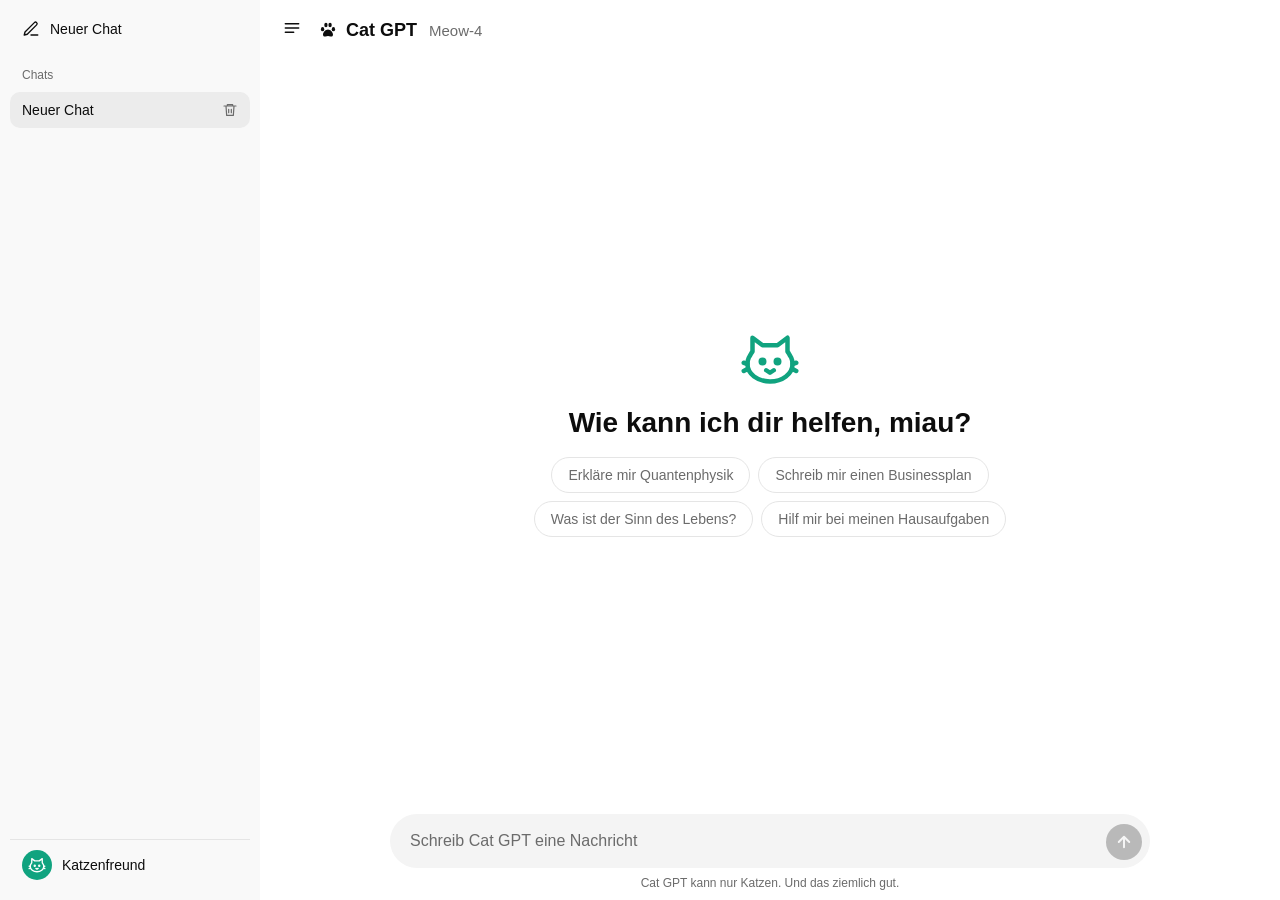
==== htmls/CatGPT.html @ 34a18e28 "Add files via upload" ====
<!DOCTYPE html>
<html lang="de">
<head>
<meta charset="UTF-8">
<meta name="viewport" content="width=device-width, initial-scale=1, viewport-fit=cover">
<title>Cat GPT</title>
<style>
:root{--bg:#212121;--side:#171717;--panel:#2f2f2f;--hover:#2a2a2a;--text:#ececec;--mute:#9b9b9b;--line:#3a3a3a;--acc:#10a37f}
@media (prefers-color-scheme:light){:root.auto{--bg:#fff;--side:#f9f9f9;--panel:#f4f4f4;--hover:#ececec;--text:#0d0d0d;--mute:#6b6b6b;--line:#e5e5e5}}
*{box-sizing:border-box;-webkit-tap-highlight-color:transparent}
html,body{height:100%;margin:0}
body{background:var(--bg);color:var(--text);font-family:-apple-system,"Segoe UI",Roboto,Helvetica,Arial,sans-serif;display:flex;overflow:hidden}
button{font:inherit;color:inherit;background:none;border:0;cursor:pointer}
#side{width:260px;background:var(--side);display:flex;flex-direction:column;padding:10px;gap:6px;flex-shrink:0;transition:margin .25s;padding-top:max(10px,env(safe-area-inset-top))}
#side.hide{margin-left:-260px}
.nb{display:flex;align-items:center;gap:10px;padding:10px 12px;border-radius:10px;font-size:14px;width:100%;text-align:left}
i[data-i]{display:inline-flex;flex-shrink:0}svg{display:block}#model{display:flex;align-items:center;gap:8px}#model small{margin-left:0}.av{color:#fff}#hero .logo{color:var(--acc);display:flex}.act button.on{color:var(--acc)}.act button.on svg{fill:currentColor}.nb:hover,.ci:hover,.ci.on{background:var(--hover)}
.lbl{font-size:12px;color:var(--mute);padding:14px 12px 4px}
#list{flex:1;overflow-y:auto}
.ci{display:flex;align-items:center;border-radius:10px;padding:0 4px 0 12px;font-size:14px}
.ci span{flex:1;padding:10px 0;white-space:nowrap;overflow:hidden;text-overflow:ellipsis}
.ci .x{opacity:0;padding:8px;color:var(--mute)}
.ci:hover .x,.ci.on .x{opacity:1}
.usr{display:flex;align-items:center;gap:10px;padding:10px 12px;font-size:14px;border-top:1px solid var(--line)}
.av{width:30px;height:30px;border-radius:50%;background:var(--acc);display:grid;place-items:center;font-size:17px;flex-shrink:0}
#main{flex:1;display:flex;flex-direction:column;min-width:0;height:100%}
#top{display:flex;align-items:center;gap:6px;padding:10px 12px;padding-top:max(10px,env(safe-area-inset-top))}
#top button{padding:8px 10px;border-radius:10px}
#top button:hover{background:var(--hover)}
#model{font-size:18px;font-weight:600}
#model small{color:var(--mute);font-weight:400;margin-left:4px}
#chat{flex:1;overflow-y:auto;scroll-behavior:smooth}
.col{max-width:760px;margin:0 auto;padding:0 18px}
#hero{height:100%;display:flex;flex-direction:column;align-items:center;justify-content:center;gap:18px;text-align:center;padding:20px}
#hero .logo{font-size:56px}
#hero h1{font-size:28px;font-weight:600;margin:0}
.chips{display:flex;flex-wrap:wrap;gap:8px;justify-content:center;max-width:560px}
.chip{border:1px solid var(--line);border-radius:999px;padding:9px 16px;font-size:14px;color:var(--mute)}
.chip:hover{background:var(--hover);color:var(--text)}
.msg{display:flex;padding:14px 0;gap:14px;animation:in .3s ease}
@keyframes in{from{opacity:0;transform:translateY(8px)}}
.msg>.col{width:100%;flex:1;min-width:0}
.bub{background:var(--panel);border-radius:20px;padding:10px 18px;max-width:80%;white-space:pre-wrap;word-break:break-word;line-height:1.5}
.bot{width:30px;height:30px;border-radius:50%;border:1px solid var(--line);display:grid;place-items:center;font-size:16px;flex-shrink:0;margin-top:2px}
.body{flex:1;min-width:0}
.pic{display:block;max-width:100%;max-height:420px;border-radius:16px;cursor:zoom-in;background:var(--panel)}
.act{display:flex;gap:2px;margin-top:8px;color:var(--mute)}
.act button{padding:6px 8px;border-radius:8px;font-size:15px}
.act button:hover{background:var(--hover);color:var(--text)}
.dots{display:flex;gap:5px;padding:12px 0}
.dots i{width:8px;height:8px;border-radius:50%;background:var(--mute);animation:b 1.2s infinite}
.dots i:nth-child(2){animation-delay:.15s}.dots i:nth-child(3){animation-delay:.3s}
@keyframes b{0%,60%,100%{opacity:.3;transform:none}30%{opacity:1;transform:translateY(-4px)}}
#bar{padding:8px 14px 10px;padding-bottom:max(10px,env(safe-area-inset-bottom))}
#box{max-width:760px;margin:0 auto;background:var(--panel);border-radius:28px;display:flex;align-items:flex-end;padding:8px 8px 8px 20px;gap:8px}
#in{flex:1;background:none;border:0;outline:0;color:var(--text);font:inherit;font-size:16px;resize:none;max-height:180px;padding:8px 0;line-height:1.4}
#in::placeholder{color:var(--mute)}
#send{width:36px;height:36px;border-radius:50%;background:var(--text);color:var(--bg);display:grid;place-items:center;flex-shrink:0;transition:opacity .2s}
#send:disabled{opacity:.25;cursor:default}
.fine{text-align:center;font-size:12px;color:var(--mute);padding-top:8px}
#lb{position:fixed;inset:0;background:rgba(0,0,0,.88);display:none;place-items:center;z-index:9;cursor:zoom-out}
#lb.on{display:grid}#lb img{max-width:94vw;max-height:92vh;border-radius:12px}
@media(max-width:760px){#side{position:fixed;z-index:5;height:100%;box-shadow:4px 0 24px rgba(0,0,0,.4)}#side.hide{margin-left:-270px;box-shadow:none}.bub{max-width:88%}}
</style>
</head>
<body>
<aside id="side">
  <button class="nb" id="new"><i data-i="edit"></i>Neuer Chat</button>
  <div class="lbl">Chats</div>
  <div id="list"></div>
  <div class="usr"><div class="av"><i data-i="cat"></i></div>Katzenfreund</div>
</aside>
<div id="main">
  <div id="top">
    <button id="tog" aria-label="Seitenleiste"><i data-i="menu" data-s="20"></i></button>
    <div id="model"><i data-i="paw" data-s="20"></i>Cat GPT <small>Meow-4</small></div>
  </div>
  <div id="chat"></div>
  <div id="bar">
    <div id="box">
      <textarea id="in" rows="1" placeholder="Schreib Cat GPT eine Nachricht"></textarea>
      <button id="send" disabled aria-label="Senden">
        <svg width="18" height="18" viewBox="0 0 24 24" fill="none" stroke="currentColor" stroke-width="2.6" stroke-linecap="round" stroke-linejoin="round"><path d="M12 19V5M5 12l7-7 7 7"/></svg>
      </button>
    </div>
    <div class="fine">Cat GPT kann nur Katzen. Und das ziemlich gut.</div>
  </div>
</div>
<div id="lb"><img alt=""></div>
<script>
const $=s=>document.querySelector(s);
const P={
edit:'<path d="M12 20h9"/><path d="M16.5 3.5a2.1 2.1 0 0 1 3 3L7 19l-4 1 1-4Z"/>',
menu:'<path d="M4 7h16M4 12h16M4 17h10"/>',
trash:'<path d="M3 6h18M8 6V4h8v2M6 6l1 14h10l1-14M10 11v5M14 11v5"/>',
cat:'<path d="M5 9V3.5L9 6.5h6L19 3.5V9c.4.5 1 1.6 1.5 2.5.4.8.5 1.7.5 2.5 0 4-4 7-9 7s-9-3-9-7c0-.8.1-1.7.5-2.5C4 10.600 4.600 9.500 5 9Z"/><circle cx="9" cy="13" r=".7" fill="currentColor"/><circle cx="15" cy="13" r=".7" fill="currentColor"/><path d="M10.500 16.500l1.500 1 1.500-1M3 14l-1.500-.5M3 16l-1.500.8M21 14l1.500-.5M21 16l1.500.8"/>',
paw:'<g fill="currentColor" stroke="none"><ellipse cx="5.500" cy="11" rx="2" ry="2.600"/><ellipse cx="9.500" cy="6" rx="2" ry="2.700"/><ellipse cx="14.500" cy="6" rx="2" ry="2.700"/><ellipse cx="18.500" cy="11" rx="2" ry="2.600"/><path d="M12 11.500c-3.200 0-6 3.600-6 6.100 0 2 1.800 2.600 3 2.200 1-.3 2-.7 3-.7s2 .4 3 .7c1.200.4 3-.2 3-2.200 0-2.500-2.800-6.100-6-6.100Z"/></g>',
copy:'<rect x="9" y="9" width="11" height="11" rx="2.500"/><path d="M5 15V6.500A2.500 2.500 0 0 1 7.500 4H15"/>',
thumb:'<path d="M7 11v9H4v-9ZM7 11l4-8c1.500 0 2.500 1 2.500 2.500V9h5a2 2 0 0 1 2 2.300l-1.200 7a2 2 0 0 1-2 1.700H7"/>',
dl:'<path d="M12 4v11M7 11l5 5 5-5M5 20h14"/>',
check:'<path d="M5 12.500l4.500 4.500L19 7"/>'};
const ic=(n,s=18)=>`<svg width="${s}" height="${s}" viewBox="0 0 24 24" fill="none" stroke="currentColor" stroke-width="1.8" stroke-linecap="round" stroke-linejoin="round">${P[n]}</svg>`;
document.querySelectorAll('[data-i]').forEach(e=>e.innerHTML=ic(e.dataset.i,+e.dataset.s||18));
const chatEl=$('#chat'),inEl=$('#in'),sendEl=$('#send'),listEl=$('#list'),side=$('#side');
let chats=[],cur=null,busy=false;
try{chats=JSON.parse(localStorage.getItem('catgpt')||'[]')}catch(e){}
const save=()=>{try{localStorage.setItem('catgpt',JSON.stringify(chats))}catch(e){}};
const uid=()=>Math.random().toString(36).slice(2,9);
const esc=s=>s.replace(/[&<>]/g,c=>({'&':'&amp;','<':'&lt;','>':'&gt;'}[c]));

async function catUrl(){
  // 1) TheCatAPI, 2) Fallback: CATAAS
  try{
    const r=await fetch('https://api.thecatapi.com/v1/images/search');
    const j=await r.json();
    if(j[0]&&j[0].url)return j[0].url;
  }catch(e){}
  return 'https://cataas.com/cat?t='+Date.now();
}
function preload(u){return new Promise((ok,no)=>{const i=new Image();i.onload=()=>ok(u);i.onerror=no;i.src=u})}
async function getCat(){
  for(let t=0;t<3;t++){try{return await preload(await catUrl())}catch(e){}}
  throw 0;
}

function newChat(){
  if(cur&&!cur.msgs.length){render();return}
  cur={id:uid(),title:'Neuer Chat',msgs:[]};chats.unshift(cur);save();render();
  if(innerWidth<=760)side.classList.add('hide');
}
function open(id){cur=chats.find(c=>c.id==id);render();if(innerWidth<=760)side.classList.add('hide')}
function del(id,e){
  e.stopPropagation();
  chats=chats.filter(c=>c.id!=id);save();
  if(cur&&cur.id==id)cur=chats[0]||null;
  if(!cur)newChat();else render();
}
function renderList(){
  listEl.innerHTML=chats.map(c=>`<div class="ci ${cur&&c.id==cur.id?'on':''}" data-id="${c.id}"><span>${esc(c.title)}</span><button class="x" data-del="${c.id}" aria-label="Löschen">${ic('trash',16)}</button></div>`).join('');
}
function msgHTML(m){
  if(m.r=='u')return `<div class="msg u"><div class="col" style="display:flex;justify-content:flex-end"><div class="bub">${esc(m.t)}</div></div></div>`;
  return `<div class="msg"><div class="col" style="display:flex;gap:14px"><div class="bot">${ic('cat',17)}</div><div class="body"><img class="pic" src="${m.img}" alt="Katze"><div class="act"><button data-a="copy" data-u="${m.img}" title="Link kopieren">${ic('copy',16)}</button><button data-a="like" title="Gut">${ic('thumb',16)}</button><button data-a="dl" data-u="${m.img}" title="Öffnen">${ic('dl',16)}</button></div></div></div></div>`;
}
function render(){
  renderList();
  if(!cur||!cur.msgs.length){
    chatEl.innerHTML=`<div id="hero"><div class="logo">${ic('cat',60)}</div><h1>Wie kann ich dir helfen, miau?</h1><div class="chips"><button class="chip">Erkläre mir Quantenphysik</button><button class="chip">Schreib mir einen Businessplan</button><button class="chip">Was ist der Sinn des Lebens?</button><button class="chip">Hilf mir bei meinen Hausaufgaben</button></div></div>`;
  }else{
    chatEl.innerHTML=cur.msgs.map(msgHTML).join('');
    chatEl.scrollTop=chatEl.scrollHeight;
  }
}
function typing(){
  const d=document.createElement('div');d.className='msg';d.id='typ';
  d.innerHTML='<div class="col" style="display:flex;gap:14px"><div class="bot">'+ic('cat',17)+'</div><div class="dots"><i></i><i></i><i></i></div></div>';
  chatEl.appendChild(d);chatEl.scrollTop=chatEl.scrollHeight;
}
async function send(text){
  text=text.trim();if(!text||busy)return;
  if(!cur)newChat();
  busy=true;sendEl.disabled=true;
  if(!cur.msgs.length)cur.title=text.slice(0,32);
  cur.msgs.push({r:'u',t:text});save();
  inEl.value='';inEl.style.height='auto';
  render();typing();
  const t0=Date.now();
  try{
    const img=await getCat();
    await new Promise(r=>setTimeout(r,Math.max(0,700-(Date.now()-t0))));
    cur.msgs.push({r:'a',img});
  }catch(e){
    cur.msgs.push({r:'a',img:'data:image/svg+xml,'+encodeURIComponent('<svg xmlns="http://www.w3.org/2000/svg" width="400" height="200"><rect width="400" height="200" fill="#333"/><text x="200" y="110" font-size="22" fill="#ccc" text-anchor="middle" font-family="sans-serif">Keine Katze gefunden – offline?</text></svg>')});
  }
  save();busy=false;render();
  sendEl.disabled=!inEl.value.trim();
}
inEl.addEventListener('input',()=>{inEl.style.height='auto';inEl.style.height=inEl.scrollHeight+'px';sendEl.disabled=busy||!inEl.value.trim()});
inEl.addEventListener('keydown',e=>{if(e.key=='Enter'&&!e.shiftKey&&innerWidth>760){e.preventDefault();send(inEl.value)}});
sendEl.onclick=()=>send(inEl.value);
$('#new').onclick=newChat;
$('#tog').onclick=()=>side.classList.toggle('hide');
listEl.onclick=e=>{
  const d=e.target.closest('[data-del]');if(d)return del(d.dataset.del,e);
  const c=e.target.closest('.ci');if(c)open(c.dataset.id);
};
chatEl.onclick=e=>{
  const t=e.target;
  if(t.classList.contains('chip'))return send(t.textContent);
  if(t.classList.contains('pic')){$('#lb img').src=t.src;$('#lb').classList.add('on');return}
  const b=t.closest('[data-a]');if(!b)return;
  if(b.dataset.a=='copy'){try{navigator.clipboard.writeText(b.dataset.u);b.innerHTML=ic('check',16)}catch(e){}setTimeout(()=>b.innerHTML=ic('copy',16),1200)}
  if(b.dataset.a=='like')b.classList.toggle('on');
  if(b.dataset.a=='dl')window.open(b.dataset.u,'_blank');
};
$('#lb').onclick=()=>$('#lb').classList.remove('on');
document.documentElement.classList.add('auto');
if(innerWidth<=760)side.classList.add('hide');
cur=chats[0]||null;
if(!cur)newChat();else render();
</script>
</body>
</html>
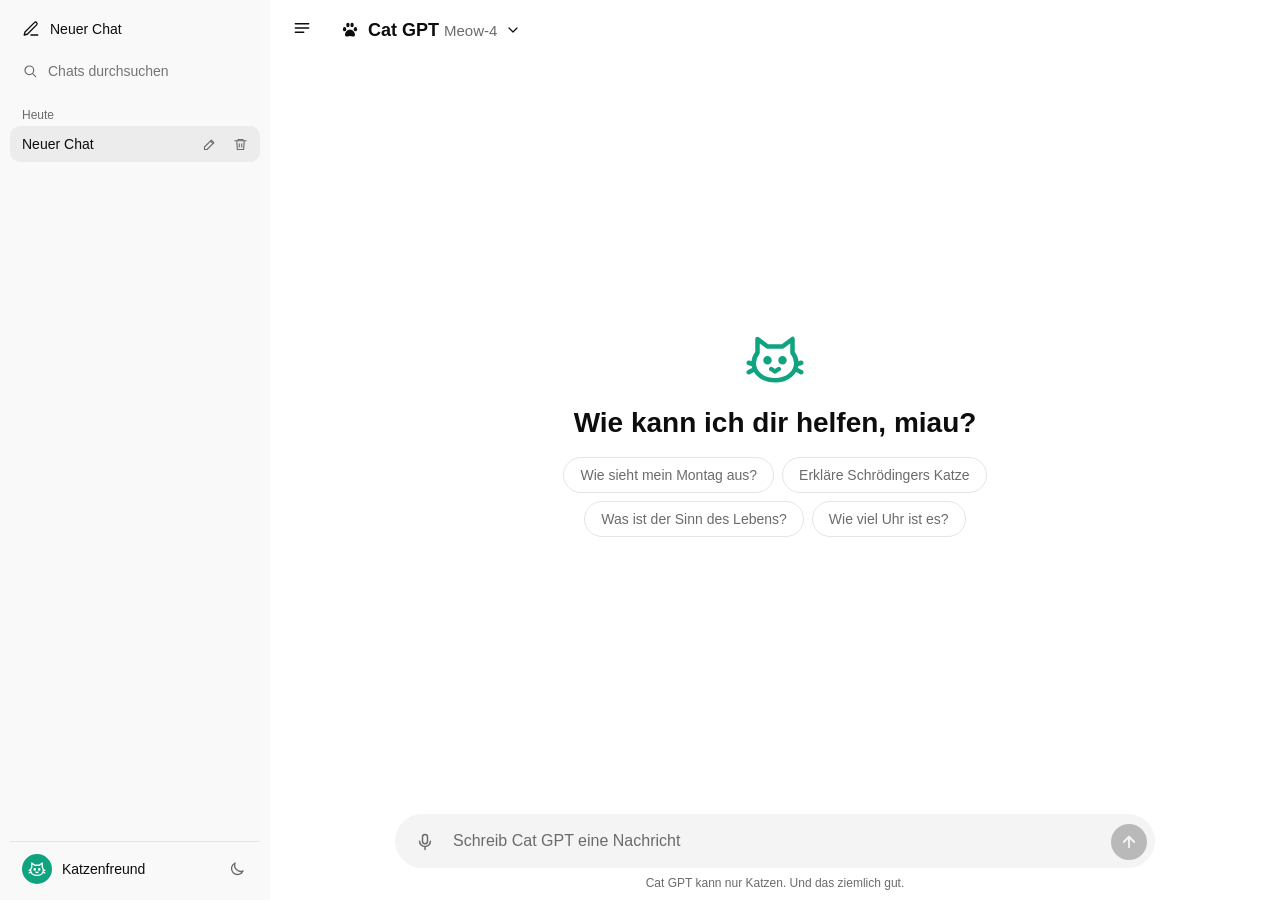
==== commit 70987d62: "Add files via upload" ====
--- a/htmls/CatGPT.html
+++ b/htmls/CatGPT.html
@@ -6,198 +6,482 @@
 <title>Cat GPT</title>
 <style>
 :root{--bg:#212121;--side:#171717;--panel:#2f2f2f;--hover:#2a2a2a;--text:#ececec;--mute:#9b9b9b;--line:#3a3a3a;--acc:#10a37f}
-@media (prefers-color-scheme:light){:root.auto{--bg:#fff;--side:#f9f9f9;--panel:#f4f4f4;--hover:#ececec;--text:#0d0d0d;--mute:#6b6b6b;--line:#e5e5e5}}
+:root.light{--bg:#fff;--side:#f9f9f9;--panel:#f4f4f4;--hover:#ececec;--text:#0d0d0d;--mute:#6b6b6b;--line:#e5e5e5}
 *{box-sizing:border-box;-webkit-tap-highlight-color:transparent}
 html,body{height:100%;margin:0}
 body{background:var(--bg);color:var(--text);font-family:-apple-system,"Segoe UI",Roboto,Helvetica,Arial,sans-serif;display:flex;overflow:hidden}
 button{font:inherit;color:inherit;background:none;border:0;cursor:pointer}
-#side{width:260px;background:var(--side);display:flex;flex-direction:column;padding:10px;gap:6px;flex-shrink:0;transition:margin .25s;padding-top:max(10px,env(safe-area-inset-top))}
-#side.hide{margin-left:-260px}
+svg{display:block}i[data-i]{display:inline-flex;flex-shrink:0}
+#side{width:270px;background:var(--side);display:flex;flex-direction:column;padding:10px;gap:6px;flex-shrink:0;transition:margin .25s;padding-top:max(10px,env(safe-area-inset-top));z-index:6}
+#side.hide{margin-left:-270px}
 .nb{display:flex;align-items:center;gap:10px;padding:10px 12px;border-radius:10px;font-size:14px;width:100%;text-align:left}
-i[data-i]{display:inline-flex;flex-shrink:0}svg{display:block}#model{display:flex;align-items:center;gap:8px}#model small{margin-left:0}.av{color:#fff}#hero .logo{color:var(--acc);display:flex}.act button.on{color:var(--acc)}.act button.on svg{fill:currentColor}.nb:hover,.ci:hover,.ci.on{background:var(--hover)}
+.nb:hover,.ci:hover,.ci.on{background:var(--hover)}
+.srch{display:flex;align-items:center;gap:8px;padding:8px 12px;border-radius:10px;color:var(--mute)}
+.srch:focus-within{background:var(--hover)}
+.srch input{flex:1;min-width:0;background:none;border:0;outline:0;color:var(--text);font:inherit;font-size:14px}
 .lbl{font-size:12px;color:var(--mute);padding:14px 12px 4px}
 #list{flex:1;overflow-y:auto}
-.ci{display:flex;align-items:center;border-radius:10px;padding:0 4px 0 12px;font-size:14px}
+.ci{display:flex;align-items:center;border-radius:10px;padding:0 4px 0 12px;font-size:14px;cursor:pointer}
 .ci span{flex:1;padding:10px 0;white-space:nowrap;overflow:hidden;text-overflow:ellipsis}
-.ci .x{opacity:0;padding:8px;color:var(--mute)}
+.ci .x{opacity:0;padding:8px;color:var(--mute);border-radius:8px}
+.ci .x:hover{color:var(--text)}
 .ci:hover .x,.ci.on .x{opacity:1}
-.usr{display:flex;align-items:center;gap:10px;padding:10px 12px;font-size:14px;border-top:1px solid var(--line)}
-.av{width:30px;height:30px;border-radius:50%;background:var(--acc);display:grid;place-items:center;font-size:17px;flex-shrink:0}
-#main{flex:1;display:flex;flex-direction:column;min-width:0;height:100%}
-#top{display:flex;align-items:center;gap:6px;padding:10px 12px;padding-top:max(10px,env(safe-area-inset-top))}
-#top button{padding:8px 10px;border-radius:10px}
-#top button:hover{background:var(--hover)}
-#model{font-size:18px;font-weight:600}
-#model small{color:var(--mute);font-weight:400;margin-left:4px}
-#chat{flex:1;overflow-y:auto;scroll-behavior:smooth}
+@media(hover:none){.ci .x{opacity:1}}
+.ri{flex:1;min-width:0;margin:4px 0;background:var(--panel);border:1px solid var(--acc);border-radius:8px;color:var(--text);font:inherit;font-size:14px;padding:6px 8px;outline:0}
+.usr{display:flex;align-items:center;gap:10px;padding:10px 6px 4px 12px;font-size:14px;border-top:1px solid var(--line)}
+.usr span{flex:1}
+.ib{padding:8px;border-radius:10px;color:var(--mute);display:grid;place-items:center}
+.ib:hover{background:var(--hover);color:var(--text)}
+.av{width:30px;height:30px;border-radius:50%;background:var(--acc);display:grid;place-items:center;flex-shrink:0;color:#fff}
+#main{flex:1;display:flex;flex-direction:column;min-width:0;height:100%;position:relative}
+#top{display:flex;align-items:center;gap:6px;padding:10px 12px;padding-top:max(10px,env(safe-area-inset-top));position:relative}
+#top button.tg{padding:8px 10px;border-radius:10px}
+#top button.tg:hover{background:var(--hover)}
+#mbtn{display:flex;align-items:center;gap:8px;font-size:18px;font-weight:600;padding:8px 12px;border-radius:10px}
+#mbtn small{color:var(--mute);font-weight:400;font-size:15px}
+#mmenu{position:absolute;top:56px;left:50px;background:var(--panel);border:1px solid var(--line);border-radius:16px;padding:6px;width:290px;display:none;z-index:7;box-shadow:0 8px 30px rgba(0,0,0,.35)}
+#mmenu.on{display:block}
+.mi{display:flex;align-items:center;gap:10px;width:100%;text-align:left;padding:10px 12px;border-radius:10px}
+.mi:hover{background:var(--hover)}
+.mi div{flex:1}.mi b{display:block;font-size:15px;font-weight:500}.mi small{color:var(--mute);font-size:13px}
+.mi .ck{width:20px;color:var(--text)}
+#chat{flex:1;overflow-y:auto}
 .col{max-width:760px;margin:0 auto;padding:0 18px}
+.msg>.col{width:100%;flex:1;min-width:0}
 #hero{height:100%;display:flex;flex-direction:column;align-items:center;justify-content:center;gap:18px;text-align:center;padding:20px}
-#hero .logo{font-size:56px}
+#hero .logo{color:var(--acc);display:flex}
 #hero h1{font-size:28px;font-weight:600;margin:0}
 .chips{display:flex;flex-wrap:wrap;gap:8px;justify-content:center;max-width:560px}
 .chip{border:1px solid var(--line);border-radius:999px;padding:9px 16px;font-size:14px;color:var(--mute)}
 .chip:hover{background:var(--hover);color:var(--text)}
-.msg{display:flex;padding:14px 0;gap:14px;animation:in .3s ease}
+.msg{display:flex;padding:14px 0;animation:in .3s ease}
 @keyframes in{from{opacity:0;transform:translateY(8px)}}
-.msg>.col{width:100%;flex:1;min-width:0}
-.bub{background:var(--panel);border-radius:20px;padding:10px 18px;max-width:80%;white-space:pre-wrap;word-break:break-word;line-height:1.5}
-.bot{width:30px;height:30px;border-radius:50%;border:1px solid var(--line);display:grid;place-items:center;font-size:16px;flex-shrink:0;margin-top:2px}
+.msg.u .col{display:flex;justify-content:flex-end}
+.ub{display:flex;flex-direction:column;align-items:flex-end;max-width:82%;gap:4px}
+.bub{background:var(--panel);border-radius:20px;padding:10px 18px;white-space:pre-wrap;word-break:break-word;line-height:1.5}
+.uact{display:flex;gap:2px;opacity:0;transition:opacity .15s;color:var(--mute)}
+.msg:hover .uact,.msg:hover .act{opacity:1}
+@media(hover:none){.uact,.act{opacity:1!important}}
+.edit{width:min(560px,86vw);background:var(--panel);border-radius:20px;padding:12px}
+.edit textarea{width:100%;background:none;border:0;outline:0;color:var(--text);font:inherit;font-size:16px;resize:none;line-height:1.5}
+.er{display:flex;justify-content:flex-end;gap:8px;margin-top:6px}
+.btn{padding:8px 16px;border-radius:999px;font-size:14px;border:1px solid var(--line)}
+.btn.pri{background:var(--text);color:var(--bg);border-color:var(--text)}
+.arow{display:flex;gap:14px}
+.bot{width:30px;height:30px;border-radius:50%;border:1px solid var(--line);display:grid;place-items:center;flex-shrink:0;margin-top:2px}
 .body{flex:1;min-width:0}
-.pic{display:block;max-width:100%;max-height:420px;border-radius:16px;cursor:zoom-in;background:var(--panel)}
-.act{display:flex;gap:2px;margin-top:8px;color:var(--mute)}
-.act button{padding:6px 8px;border-radius:8px;font-size:15px}
+.pic{display:block;max-width:100%;max-height:420px;border-radius:16px;cursor:zoom-in;background:var(--panel);min-height:120px;min-width:160px;opacity:0;transition:opacity .5s,filter .6s;filter:blur(14px)}
+.pic.l{opacity:1;filter:none}
+.cap{color:var(--mute);font-size:13px;margin-top:8px}
+.stopped{color:var(--mute);padding:6px 0}
+.act{display:flex;gap:2px;margin-top:8px;color:var(--mute);opacity:.0;transition:opacity .15s}
+.msg:last-child .act{opacity:1}
+.act button{padding:7px 8px;border-radius:8px}
 .act button:hover{background:var(--hover);color:var(--text)}
+.act button.on{color:var(--text)}.act button.on svg{fill:currentColor}
+.dn svg{transform:rotate(180deg)}
 .dots{display:flex;gap:5px;padding:12px 0}
 .dots i{width:8px;height:8px;border-radius:50%;background:var(--mute);animation:b 1.2s infinite}
 .dots i:nth-child(2){animation-delay:.15s}.dots i:nth-child(3){animation-delay:.3s}
 @keyframes b{0%,60%,100%{opacity:.3;transform:none}30%{opacity:1;transform:translateY(-4px)}}
+#fab{position:absolute;left:50%;bottom:112px;transform:translateX(-50%);width:36px;height:36px;border-radius:50%;background:var(--bg);border:1px solid var(--line);display:none;place-items:center;box-shadow:0 2px 10px rgba(0,0,0,.3);z-index:3}
+#fab.on{display:grid}
 #bar{padding:8px 14px 10px;padding-bottom:max(10px,env(safe-area-inset-bottom))}
-#box{max-width:760px;margin:0 auto;background:var(--panel);border-radius:28px;display:flex;align-items:flex-end;padding:8px 8px 8px 20px;gap:8px}
-#in{flex:1;background:none;border:0;outline:0;color:var(--text);font:inherit;font-size:16px;resize:none;max-height:180px;padding:8px 0;line-height:1.4}
+#box{max-width:760px;margin:0 auto;background:var(--panel);border-radius:28px;display:flex;align-items:flex-end;padding:8px 8px 8px 12px;gap:4px}
+#in{flex:1;background:none;border:0;outline:0;color:var(--text);font:inherit;font-size:16px;resize:none;max-height:180px;padding:8px 6px;line-height:1.4}
 #in::placeholder{color:var(--mute)}
+#mic{width:36px;height:36px;border-radius:50%;display:grid;place-items:center;color:var(--mute);flex-shrink:0}
+#mic:hover{color:var(--text)}#mic.rec{color:#fff;background:#e5484d;animation:pl 1.2s infinite}
+@keyframes pl{50%{opacity:.6}}
 #send{width:36px;height:36px;border-radius:50%;background:var(--text);color:var(--bg);display:grid;place-items:center;flex-shrink:0;transition:opacity .2s}
 #send:disabled{opacity:.25;cursor:default}
 .fine{text-align:center;font-size:12px;color:var(--mute);padding-top:8px}
-#lb{position:fixed;inset:0;background:rgba(0,0,0,.88);display:none;place-items:center;z-index:9;cursor:zoom-out}
-#lb.on{display:grid}#lb img{max-width:94vw;max-height:92vh;border-radius:12px}
-@media(max-width:760px){#side{position:fixed;z-index:5;height:100%;box-shadow:4px 0 24px rgba(0,0,0,.4)}#side.hide{margin-left:-270px;box-shadow:none}.bub{max-width:88%}}
+#lb{position:fixed;inset:0;background:rgba(0,0,0,.9);display:none;place-items:center;z-index:9;cursor:zoom-out}
+#lb.on{display:grid}#lb img{max-width:94vw;max-height:88vh;border-radius:12px}
+.lbb{position:absolute;top:max(14px,env(safe-area-inset-top));right:14px;display:flex;gap:8px}
+.lbb button{width:40px;height:40px;border-radius:50%;background:rgba(255,255,255,.14);color:#fff;display:grid;place-items:center}
+#toast{position:fixed;left:50%;bottom:110px;transform:translate(-50%,20px);background:var(--text);color:var(--bg);padding:10px 18px;border-radius:999px;font-size:14px;opacity:0;pointer-events:none;transition:.25s;z-index:10;max-width:90vw;text-align:center}
+#toast.on{opacity:1;transform:translate(-50%,0)}
+#shade{position:fixed;inset:0;background:rgba(0,0,0,.45);z-index:5;display:none}
+@media(max-width:760px){#side{position:fixed;height:100%;box-shadow:4px 0 24px rgba(0,0,0,.4)}#side.hide{margin-left:-290px;box-shadow:none}#side:not(.hide)~#shade{display:block}.ub{max-width:92%}#mmenu{left:12px;width:calc(100vw - 24px)}}
 </style>
 </head>
 <body>
 <aside id="side">
   <button class="nb" id="new"><i data-i="edit"></i>Neuer Chat</button>
-  <div class="lbl">Chats</div>
+  <label class="srch"><i data-i="search" data-s="16"></i><input id="q" placeholder="Chats durchsuchen" autocomplete="off"></label>
   <div id="list"></div>
-  <div class="usr"><div class="av"><i data-i="cat"></i></div>Katzenfreund</div>
+  <div class="usr"><div class="av"><i data-i="cat"></i></div><span>Katzenfreund</span><button class="ib" id="theme" aria-label="Design wechseln"></button></div>
 </aside>
+<div id="shade"></div>
 <div id="main">
   <div id="top">
-    <button id="tog" aria-label="Seitenleiste"><i data-i="menu" data-s="20"></i></button>
-    <div id="model"><i data-i="paw" data-s="20"></i>Cat GPT <small>Meow-4</small></div>
+    <button class="tg" id="tog" aria-label="Seitenleiste"><i data-i="menu" data-s="20"></i></button>
+    <button id="mbtn"><i data-i="paw" data-s="20"></i><span id="mname">Cat GPT</span><i data-i="chev" data-s="16"></i></button>
+    <div id="mmenu"></div>
   </div>
   <div id="chat"></div>
+  <button id="fab" aria-label="Nach unten"><i data-i="down" data-s="18"></i></button>
   <div id="bar">
     <div id="box">
+      <button id="mic" aria-label="Diktieren"><i data-i="mic" data-s="20"></i></button>
       <textarea id="in" rows="1" placeholder="Schreib Cat GPT eine Nachricht"></textarea>
-      <button id="send" disabled aria-label="Senden">
-        <svg width="18" height="18" viewBox="0 0 24 24" fill="none" stroke="currentColor" stroke-width="2.6" stroke-linecap="round" stroke-linejoin="round"><path d="M12 19V5M5 12l7-7 7 7"/></svg>
-      </button>
+      <button id="send" disabled aria-label="Senden"></button>
     </div>
     <div class="fine">Cat GPT kann nur Katzen. Und das ziemlich gut.</div>
   </div>
 </div>
-<div id="lb"><img alt=""></div>
+<div id="lb"><img alt=""><div class="lbb"><button id="lbd" aria-label="Speichern"><i data-i="dl" data-s="20"></i></button><button id="lbx" aria-label="Schließen"><i data-i="x" data-s="20"></i></button></div></div>
+<div id="toast"></div>
 <script>
 const $=s=>document.querySelector(s);
 const P={
 edit:'<path d="M12 20h9"/><path d="M16.5 3.5a2.1 2.1 0 0 1 3 3L7 19l-4 1 1-4Z"/>',
+pen:'<path d="M4 20h4L19 9l-4-4L4 16Z"/><path d="M13.5 6.5l4 4"/>',
 menu:'<path d="M4 7h16M4 12h16M4 17h10"/>',
 trash:'<path d="M3 6h18M8 6V4h8v2M6 6l1 14h10l1-14M10 11v5M14 11v5"/>',
-cat:'<path d="M5 9V3.5L9 6.5h6L19 3.5V9c.4.5 1 1.6 1.5 2.5.4.8.5 1.7.5 2.5 0 4-4 7-9 7s-9-3-9-7c0-.8.1-1.7.5-2.5C4 10.600 4.600 9.500 5 9Z"/><circle cx="9" cy="13" r=".7" fill="currentColor"/><circle cx="15" cy="13" r=".7" fill="currentColor"/><path d="M10.500 16.500l1.500 1 1.500-1M3 14l-1.500-.5M3 16l-1.500.8M21 14l1.500-.5M21 16l1.500.8"/>',
+cat:'<path d="M5 9.5V4l4 3h6l4-3v5.5c.8 1 1.5 2.3 1.5 4 0 4-3.500 7-8.500 7s-8.500-3-8.500-7c0-1.700.7-3 1.500-4Z"/><circle cx="9" cy="12.500" r=".8" fill="currentColor"/><circle cx="15" cy="12.500" r=".8" fill="currentColor"/><path d="M10.500 16l1.500 1 1.500-1M3 14l-1.500-.5M3 16.500l-1.500.8M21 14l1.500-.5M21 16.500l1.500.8"/>',
 paw:'<g fill="currentColor" stroke="none"><ellipse cx="5.500" cy="11" rx="2" ry="2.600"/><ellipse cx="9.500" cy="6" rx="2" ry="2.700"/><ellipse cx="14.500" cy="6" rx="2" ry="2.700"/><ellipse cx="18.500" cy="11" rx="2" ry="2.600"/><path d="M12 11.500c-3.200 0-6 3.600-6 6.100 0 2 1.800 2.600 3 2.200 1-.3 2-.7 3-.7s2 .4 3 .7c1.200.4 3-.2 3-2.200 0-2.500-2.800-6.100-6-6.100Z"/></g>',
 copy:'<rect x="9" y="9" width="11" height="11" rx="2.500"/><path d="M5 15V6.500A2.500 2.500 0 0 1 7.500 4H15"/>',
 thumb:'<path d="M7 11v9H4v-9ZM7 11l4-8c1.500 0 2.500 1 2.500 2.500V9h5a2 2 0 0 1 2 2.300l-1.200 7a2 2 0 0 1-2 1.700H7"/>',
 dl:'<path d="M12 4v11M7 11l5 5 5-5M5 20h14"/>',
-check:'<path d="M5 12.500l4.500 4.500L19 7"/>'};
+check:'<path d="M5 12.500l4.500 4.500L19 7"/>',
+search:'<circle cx="11" cy="11" r="6.500"/><path d="M16 16l4.500 4.500"/>',
+stop:'<rect x="6" y="6" width="12" height="12" rx="2.500" fill="currentColor"/>',
+send:'<path d="M12 19V5M5 12l7-7 7 7" stroke-width="2.400"/>',
+redo:'<path d="M20 11a8 8 0 0 0-14.500-4M4 4v3.500h3.500M4 13a8 8 0 0 0 14.500 4M20 20v-3.500h-3.500"/>',
+mic:'<rect x="9" y="3" width="6" height="11" rx="3"/><path d="M5.500 11a6.500 6.500 0 0 0 13 0M12 17.500V21"/>',
+sun:'<circle cx="12" cy="12" r="4"/><path d="M12 3v2M12 19v2M3 12h2M19 12h2M5.600 5.600L7 7M17 17l1.400 1.400M5.600 18.400L7 17M17 7l1.400-1.400"/>',
+moon:'<path d="M20 14.500A8 8 0 0 1 9.500 4 8 8 0 1 0 20 14.500Z"/>',
+chev:'<path d="M6 9l6 6 6-6"/>',
+down:'<path d="M12 5v14M5 12l7 7 7-7"/>',
+x:'<path d="M6 6l12 12M18 6L6 18"/>'};
 const ic=(n,s=18)=>`<svg width="${s}" height="${s}" viewBox="0 0 24 24" fill="none" stroke="currentColor" stroke-width="1.8" stroke-linecap="round" stroke-linejoin="round">${P[n]}</svg>`;
-document.querySelectorAll('[data-i]').forEach(e=>e.innerHTML=ic(e.dataset.i,+e.dataset.s||18));
+const fill=()=>document.querySelectorAll('[data-i]').forEach(e=>e.innerHTML=ic(e.dataset.i,+e.dataset.s||18));
+fill();
+
 const chatEl=$('#chat'),inEl=$('#in'),sendEl=$('#send'),listEl=$('#list'),side=$('#side');
-let chats=[],cur=null,busy=false;
-try{chats=JSON.parse(localStorage.getItem('catgpt')||'[]')}catch(e){}
-const save=()=>{try{localStorage.setItem('catgpt',JSON.stringify(chats))}catch(e){}};
+const MODELS=[
+ {n:'Meow-4',d:'Versteht deine Nachricht: Rasse, Farbe, Stimmung, Motiv'},
+ {n:'Meow-4 Mini',d:'Schnell, passt Stimmung und Farbe an (CATAAS)'},
+ {n:'Meow-4 GIF',d:'Bewegte Katzen als GIF'}];
+const FAIL='data:image/svg+xml,'+encodeURIComponent('<svg xmlns="http://www.w3.org/2000/svg" width="400" height="200"><rect width="400" height="200" fill="#333"/><text x="200" y="108" font-size="20" fill="#ccc" text-anchor="middle" font-family="sans-serif">Keine Katze gefunden. Offline?</text></svg>');
+const ls=(k,v)=>{try{if(v===undefined)return localStorage.getItem(k);localStorage.setItem(k,v)}catch(e){}};
+let chats=[],cur=null,busy=false,run=0,editing=-1,ren=null,q='',model=+ls('catgpt_model')||0,rec=null;
+try{chats=JSON.parse(ls('catgpt')||'[]')}catch(e){}
+const save=()=>ls('catgpt',JSON.stringify(chats));
 const uid=()=>Math.random().toString(36).slice(2,9);
-const esc=s=>s.replace(/[&<>]/g,c=>({'&':'&amp;','<':'&lt;','>':'&gt;'}[c]));
-
-async function catUrl(){
-  // 1) TheCatAPI, 2) Fallback: CATAAS
-  try{
-    const r=await fetch('https://api.thecatapi.com/v1/images/search');
-    const j=await r.json();
-    if(j[0]&&j[0].url)return j[0].url;
-  }catch(e){}
-  return 'https://cataas.com/cat?t='+Date.now();
-}
-function preload(u){return new Promise((ok,no)=>{const i=new Image();i.onload=()=>ok(u);i.onerror=no;i.src=u})}
-async function getCat(){
-  for(let t=0;t<3;t++){try{return await preload(await catUrl())}catch(e){}}
+const esc=s=>String(s).replace(/[&<>"]/g,c=>({'&':'&amp;','<':'&lt;','>':'&gt;','"':'&quot;'}[c]));
+const wait=ms=>new Promise(r=>setTimeout(r,ms));
+const mob=()=>innerWidth<=760;
+
+let tt;function toast(t){const e=$('#toast');e.textContent=t;e.classList.add('on');clearTimeout(tt);tt=setTimeout(()=>e.classList.remove('on'),2200)}
+
+/* ---------- Katzen-API (smart) ---------- */
+const W=w=>new RegExp('(?<![a-zäöüß])(?:'+w+')','i');
+const BREEDS=[
+ [W('siam'),'siamese','Siamkatze'],[W('maine ?coon'),'maine','Maine Coon'],[W('persian|perser'),'persian','Perserkatze'],
+ [W('bengal'),'bengal','Bengalkatze'],[W('sphynx|sphinx|nacktkatze'),'sphynx','Sphynx'],[W('ragdoll'),'ragdoll','Ragdoll'],
+ [W('britisch|british'),'british','Britisch Kurzhaar'],[W('birma|birman'),'birman','Heilige Birma'],
+ [W('abessinier|abyssinian'),'abyssinian','Abessinier'],[W('russisch.?blau|russian'),'russian','Russisch Blau'],
+ [W('norweg|waldkatze'),'norwegian','Norwegische Waldkatze'],[W('savannah'),'savannah','Savannah'],
+ [W('schottisch|scottish|faltohr'),'scottish','Scottish Fold'],[W('sibirisch|siberian'),'siberian','Sibirische Katze'],
+ [W('angora'),'angora','Angora'],[W('manx'),'manx','Manx'],[W('burma|burmese'),'burmese','Burma']];
+const CATS=[
+ ['hats',W('hut|hüte|mütze|kappe|cowboy|zylinder'),'Mit Hut'],
+ ['sunglasses',W('sonnenbrille|sunglasses|brille|cool|lässig|swag'),'Mit Sonnenbrille'],
+ ['boxes',W('karton|kiste|box|schachtel|paket|verpack'),'Im Karton'],
+ ['space',W('weltraum|space|astronaut|rakete|raumschiff|galaxie|mond|planet|stern'),'Im Weltraum'],
+ ['ties',W('krawatte|anzug|schlips|business|büro|chef|meeting|arbeit|job|fliege|elegant'),'Mit Krawatte'],
+ ['clothes',W('kleid|pulli|pullover|kostüm|jacke|mantel|kleidung|verkleid|halloween|weihnacht'),'Verkleidet'],
+ ['sinks',W('waschbecken|spüle|sink|bad|dusche|wasser|wasch'),'Im Waschbecken']];
+const TAGS=[
+ ['sleeping',W('schlaf|müde|nacht|bett|träum|sleep|nap|gähn|erschöpf'),'Schlafend'],
+ ['cute',W('süß|niedlich|knuffig|lieb|herz|kuschel|cute|aww|hübsch|schön|danke'),'Süß'],
+ ['angry',W('wütend|sauer|böse|angry|grumpy|ärger|nerv|hass'),'Wütend'],
+ ['funny',W('lustig|witz|haha|lol|funny|spaß|komisch|lach'),'Lustig'],
+ ['kitten',W('kitten|kätzchen|baby|jung|klein'),'Kätzchen'],
+ ['fat',W('dick|fett|schwer|rund|fat|chonk|pummel|essen|hunger|futter'),'Pummelig'],
+ ['fluffy',W('flauschig|fluffig|weich|fell|fluff'),'Flauschig'],
+ ['black',W('schwarz|black'),'Schwarz'],['white',W('weiß|weiss|white|schnee'),'Weiß'],
+ ['orange',W('orange|rot|ingwer|garfield'),'Orange'],['grey',W('grau|grey|gray|silber'),'Grau'],
+ ['tabby',W('getigert|tabby|streifen|gestreift'),'Getigert'],
+ ['sad',W('traurig|weinen|sad|trauer|einsam|depri'),'Traurig']];
+let tagList=null,catList=null;
+const jget=async u=>{const r=await fetch(u);if(!r.ok)throw 0;return r.json()};
+const getTags=()=>tagList||(tagList=jget('https://cataas.com/api/tags').catch(()=>[]));
+const getCats=()=>catList||(catList=jget('https://api.thecatapi.com/v1/categories').catch(()=>[]));
+const preload=u=>new Promise((ok,no)=>{const i=new Image();i.onload=()=>ok(u);i.onerror=no;i.src=u});
+const lastUser=()=>{for(let i=cur.msgs.length-1;i>=0;i--)if(cur.msgs[i].r=='u')return cur.msgs[i].t;return ''};
+/* Assoziationen: Stichwort -> passendes (lustiges) Bild + Bildunterschrift */
+const RULES=[
+ [/aussehen|ausseh|sie(?:ht|hst)\b.{0,30}\baus\b|seh(?:e|en)\b.{0,30}\baus\b|hässlich|häßlich|unschön|verbeult/i,{breed:'sphynx',tags:['derp','ugly','weird','funny']},'So sieht das aus.'],
+ [/schr(?:ö|oe|o)dinger|quanten|superposition|physik/i,{cat:'boxes'},'Schrödingers Katze: im Karton, und gleichzeitig nicht.'],
+ [/sinn des lebens|lebenssinn|antwort auf alles|universum/i,{says:'42'},'Die Antwort ist 42.'],
+ [/wer bist du|wie hei(?:ß|ss)t du|stell dich vor/i,{says:'Ich bin Cat GPT'},'Freut mich.'],
+ [/wie geht'?s|wie geht es|alles gut|wie läuft/i,{says:'Purrfekt!'},'Mir geht es purrfekt.'],
+ [/wie ?viel uhr|wie spät|uhrzeit|(?<![a-zäöüß])uhr(?![a-zäöüß])/i,{says:'Fütterungszeit'},'Es ist immer Fütterungszeit.'],
+ [W('hund|hunde|dog|wau|wuff'),{says:'Wuff?'},'Das ist kein Hund.'],
+ [W('dumm|doof|blöd|idiot|stupid|trottel|depp|hirn|gehirn'),{breed:'persian',tags:['derp','funny']},'Eine Gehirnzelle. Sie ist im Urlaub.'],
+ [W('hilfe|help|problem|notfall'),{says:'Ich bin nur eine Katze'},'Keine Panik.'],
+ [W('programmier|bug|hacker|computer|laptop|tastatur|software|internet|wlan|server|code|javascript|python|html'),{says:'Error 404: Miau'},'Syntax Error: zu viel Katze.'],
+ [W('geld|reich|bank|bitcoin|krypto|aktie|kapital|millionär|gehalt|teuer'),{cat:'sunglasses'},'Reich und flauschig.'],
+ [W('businessplan|chef|boss|firma|karriere|bewerbung|meeting|präsentation|projekt'),{cat:'ties'},'Geschäftsführende Katze.'],
+ [W('hausaufgabe|schule|lern|prüfung|klausur|uni|student|mathe|rechnen|formel|erkläre|erklär'),{cat:'ties'},'Professor Miau erklärt es dir.'],
+ [W('liebe|verliebt|herz|valentin|kuss|hochzeit|romant'),{tags:['cute','kitten']},'Ganz viel Liebe.'],
+ [W('geburtstag|glückwunsch|gratul|party|feier|prost|sekt|silvester|neujahr'),{cat:'hats'},'Party-Katze mit Hut.'],
+ [W('weihnacht|nikolaus|santa|advent|ostern|halloween|kostüm|verkleid'),{cat:'clothes'},'Festlich verkleidet.'],
+ [W('gruselig|geist|monster|vampir|horror|spuk'),{tags:['scared','black','angry']},'Ich hab das auch gehört.'],
+ [W('montag|monday|wecker|aufstehen|kaffee|espresso'),{tags:['sleeping']},'Ich fühle diesen Montag.'],
+ [W('sport|fitness|training|gym|laufen|joggen|diät|abnehmen'),{tags:['fat']},'Training beginnt morgen. Ganz sicher.'],
+ [W('hunger|essen|pizza|fisch|thunfisch|futter|kuchen|torte|keks|burger|nudel|snack|lecker'),{tags:['fat','hungry']},'Mehr Futter. Jetzt.'],
+ [W('urlaub|strand|sommer|sonne|reise|ferien|meer|bali|hawaii'),{cat:'sunglasses'},'Urlaubsmodus aktiviert.'],
+ [W('winter|schnee|kalt|frier|frost'),{tags:['white','fluffy']},'Dick eingepackt.'],
+ [W('regen|nass|gewitter|sturm|wetter|dusche|schwimm|baden'),{cat:'sinks'},'Nass. Sehr nass.'],
+ [W('mond|rakete|alien|ufo|nasa|mars'),{cat:'space'},'Houston, wir haben eine Katze.'],
+ [W('gaming|zocken|spiel|konsole|playstation|minecraft|fortnite|level'),{says:'Noch eine Runde'},'Nur noch eine Runde.'],
+ [W('musik|singen|tanzen|lied|konzert|disco|rap'),{says:'Miau Miau Miau'},'Kater-aoke!'],
+ [W('tschüss|tschuess|bye|ciao|auf wiedersehen|bis bald'),{says:'Tschüss!'},'Bis bald, Mensch.'],
+ [W('langweil|bored|nichts zu tun'),{says:'Spiel mit mir!'},'Dann spiel mit mir.'],
+ [W('witz|joke|lustig|lach|haha|lol'),{says:'Ein Kater geht in eine Bar...'},'Den Rest kenne ich nicht.'],
+ [W('dank|thx|thanks'),{tags:['cute']},'Gern geschehen. Streicheln reicht.'],
+ [W('warum|wieso|weshalb|wozu'),{says:'Darum.'},'Weil Katzen das so wollen.'],
+ [W('katze|miau|kater|kitty|mieze'),{tags:['cute']},'Hast du Katze gesagt?']
+];
+async function getCat(text){
+  const low=(text||'').toLowerCase(),base='https://cataas.com/cat',ts=()=>'t='+Date.now();
+  const m=low.match(/^(?:sag|sage|schreib|schreibe)\s+(?:mir\s+)?(.{1,60})$/);
+  const says=m?m[1].trim():(/^(hallo|hi|hey|moin|servus|huhu|guten (morgen|tag|abend))(?![a-zäöüß])/.test(low)&&low.length<24?'Miau!':null);
+  const gif=model==2||/gif|animiert|bewegt|video/.test(low);
+  const tl=await getTags(),has=t=>!tl.length||tl.includes(t);
+  const tg=TAGS.filter(x=>x[1].test(low)&&has(x[0])).slice(0,2);
+  const cat=CATS.find(x=>x[1].test(low)),br=BREEDS.find(x=>x[0].test(low));
+  const rule=RULES.find(x=>x[0].test(low)),o=rule?rule[1]:{},rc=rule?rule[2]:'';
+  const sayUrl=(t,tag)=>`${base}${tag?'/'+tag:''}/says/${encodeURIComponent(t)}?fontSize=52&fontColor=white&${ts()}`;
+  const byCat=(n,cap)=>async()=>{const c=(await getCats()).find(x=>x.name==n);const j=await jget('https://api.thecatapi.com/v1/images/search?limit=1&category_ids='+c.id+(gif?'&mime_types=gif':''));return{url:j[0].url,cap}};
+  const byBreed=(q,cap)=>async()=>{const b=await jget('https://api.thecatapi.com/v1/breeds/search?q='+q);const j=await jget('https://api.thecatapi.com/v1/images/search?limit=1&breed_ids='+b[0].id);return{url:j[0].url,cap}};
+  const byTag=(t,cap)=>()=>({url:`${base}/${t}?${ts()}`,cap});
+  const L=[];
+  if(says)L.push(()=>({url:sayUrl(says,tg[0]&&tg[0][0]),cap:'Cat GPT sagt: '+says}));
+  if(o.says)L.push(()=>({url:sayUrl(o.says),cap:rc}));
+  if(model!=1){
+    if(o.cat)L.push(byCat(o.cat,rc));
+    if(o.breed&&!gif)L.push(byBreed(o.breed,rc));
+  }
+  if(model!=2&&o.tags)o.tags.filter(has).forEach(t=>L.push(byTag(t,rc)));
+  if(model!=1){
+    if(br&&!gif)L.push(byBreed(br[1],br[2]));
+    if(cat)L.push(byCat(cat[0],cat[2]));
+  }
+  if(model!=2&&tg.length){
+    if(tg.length>1)L.push(()=>({url:`${base}/${tg.map(x=>x[0]).join(',')}?${ts()}`,cap:tg.map(x=>x[2]).join(' · ')}));
+    tg.forEach(x=>L.push(byTag(x[0],x[2])));
+  }
+  if(model!=1)L.push(async()=>{const j=await jget('https://api.thecatapi.com/v1/images/search'+(gif?'?mime_types=gif':''));return{url:j[0].url,cap:''}});
+  L.push(()=>({url:`${base}${gif?'/gif':''}?${ts()}`,cap:''}));
+  for(const f of L){try{const r=await f();await preload(r.url);return{img:r.url,cap:r.cap}}catch(e){}}
   throw 0;
 }
 
+/* ---------- Chats ---------- */
 function newChat(){
-  if(cur&&!cur.msgs.length){render();return}
-  cur={id:uid(),title:'Neuer Chat',msgs:[]};chats.unshift(cur);save();render();
-  if(innerWidth<=760)side.classList.add('hide');
-}
-function open(id){cur=chats.find(c=>c.id==id);render();if(innerWidth<=760)side.classList.add('hide')}
-function del(id,e){
-  e.stopPropagation();
+  if(cur&&!cur.msgs.length){render();closeSide();return}
+  cur={id:uid(),title:'Neuer Chat',msgs:[],ts:Date.now()};chats.unshift(cur);save();editing=-1;render();closeSide();
+}
+function openChat(id){
+  const t=chats.find(c=>c.id==id);if(!t)return;
+  chats=chats.filter(c=>c.msgs.length||c===t);
+  cur=t;editing=-1;run++;busy=false;render();upd();closeSide();
+}
+function delChat(id){
   chats=chats.filter(c=>c.id!=id);save();
-  if(cur&&cur.id==id)cur=chats[0]||null;
+  if(cur&&cur.id==id){run++;busy=false;cur=chats[0]||null;}
   if(!cur)newChat();else render();
+  upd();
+}
+const closeSide=()=>{if(mob())side.classList.add('hide')};
+function grp(ts){
+  const d=new Date();d.setHours(0,0,0,0);const t=d.getTime();
+  return ts>=t?'Heute':ts>=t-864e5?'Gestern':ts>=t-6048e5?'Letzte 7 Tage':'Älter';
 }
 function renderList(){
-  listEl.innerHTML=chats.map(c=>`<div class="ci ${cur&&c.id==cur.id?'on':''}" data-id="${c.id}"><span>${esc(c.title)}</span><button class="x" data-del="${c.id}" aria-label="Löschen">${ic('trash',16)}</button></div>`).join('');
-}
-function msgHTML(m){
-  if(m.r=='u')return `<div class="msg u"><div class="col" style="display:flex;justify-content:flex-end"><div class="bub">${esc(m.t)}</div></div></div>`;
-  return `<div class="msg"><div class="col" style="display:flex;gap:14px"><div class="bot">${ic('cat',17)}</div><div class="body"><img class="pic" src="${m.img}" alt="Katze"><div class="act"><button data-a="copy" data-u="${m.img}" title="Link kopieren">${ic('copy',16)}</button><button data-a="like" title="Gut">${ic('thumb',16)}</button><button data-a="dl" data-u="${m.img}" title="Öffnen">${ic('dl',16)}</button></div></div></div></div>`;
-}
+  const ql=q.trim().toLowerCase();
+  let L=chats.slice().sort((a,b)=>(b.ts||0)-(a.ts||0));
+  if(ql)L=L.filter(c=>c.title.toLowerCase().includes(ql)||c.msgs.some(m=>m.t&&m.t.toLowerCase().includes(ql)));
+  let h='',last='';
+  for(const c of L){
+    const g=grp(c.ts||0);if(g!==last){h+=`<div class="lbl">${g}</div>`;last=g}
+    if(ren===c.id)h+=`<div class="ci on"><input class="ri" value="${esc(c.title)}" data-id="${c.id}" maxlength="60"></div>`;
+    else h+=`<div class="ci ${cur&&c.id==cur.id?'on':''}" data-id="${c.id}"><span>${esc(c.title)}</span><button class="x" data-ren="${c.id}" aria-label="Umbenennen">${ic('pen',15)}</button><button class="x" data-del="${c.id}" aria-label="Löschen">${ic('trash',15)}</button></div>`;
+  }
+  listEl.innerHTML=h||'<div class="lbl">Keine Chats gefunden</div>';
+  const ri=listEl.querySelector('.ri');if(ri){ri.focus();ri.select()}
+}
+
+/* ---------- Nachrichten ---------- */
+function msgHTML(m,i){
+  if(m.r=='u'){
+    if(editing===i)return `<div class="msg u"><div class="col"><div class="edit"><textarea id="et" rows="${Math.min(8,m.t.split('\n').length+1)}">${esc(m.t)}</textarea><div class="er"><button class="btn" data-a="ecancel">Abbrechen</button><button class="btn pri" data-a="esave" data-i="${i}">Senden</button></div></div></div></div>`;
+    return `<div class="msg u"><div class="col"><div class="ub"><div class="bub">${esc(m.t)}</div><div class="uact"><button class="ib" data-a="ucopy" data-i="${i}" title="Kopieren">${ic('copy',16)}</button><button class="ib" data-a="uedit" data-i="${i}" title="Bearbeiten">${ic('pen',16)}</button></div></div></div></div>`;
+  }
+  const body=m.stopped?'<div class="stopped">Antwort gestoppt</div>':`<img class="pic" src="${m.img}" alt="Katze" onload="this.classList.add('l')" onerror="this.classList.add('l')">`+(m.cap?'<div class="cap">'+esc(m.cap)+'</div>':'');
+  const acts=(m.stopped?'':`<button data-a="copy" data-i="${i}" title="Bild kopieren">${ic('copy',16)}</button>`)+
+   (m.stopped?'':`<button class="${m.v=='up'?'on':''}" data-a="up" data-i="${i}" title="Gute Antwort">${ic('thumb',16)}</button><button class="dn ${m.v=='down'?'on':''}" data-a="down" data-i="${i}" title="Schlechte Antwort">${ic('thumb',16)}</button>`)+
+   `<button data-a="redo" data-i="${i}" title="Neu generieren">${ic('redo',16)}</button>`+
+   (m.stopped||m.fail?'':`<button data-a="dl" data-i="${i}" title="Speichern">${ic('dl',16)}</button>`);
+  return `<div class="msg"><div class="col arow"><div class="bot">${ic('cat',17)}</div><div class="body">${body}<div class="act">${acts}</div></div></div></div>`;
+}
+function typingHTML(){return `<div class="msg" id="typ"><div class="col arow"><div class="bot">${ic('cat',17)}</div><div class="dots"><i></i><i></i><i></i></div></div></div>`}
 function render(){
   renderList();
+  $('#mname').innerHTML=`Cat GPT <small>${MODELS[model].n}</small>`;
   if(!cur||!cur.msgs.length){
-    chatEl.innerHTML=`<div id="hero"><div class="logo">${ic('cat',60)}</div><h1>Wie kann ich dir helfen, miau?</h1><div class="chips"><button class="chip">Erkläre mir Quantenphysik</button><button class="chip">Schreib mir einen Businessplan</button><button class="chip">Was ist der Sinn des Lebens?</button><button class="chip">Hilf mir bei meinen Hausaufgaben</button></div></div>`;
-  }else{
-    chatEl.innerHTML=cur.msgs.map(msgHTML).join('');
-    chatEl.scrollTop=chatEl.scrollHeight;
-  }
-}
-function typing(){
-  const d=document.createElement('div');d.className='msg';d.id='typ';
-  d.innerHTML='<div class="col" style="display:flex;gap:14px"><div class="bot">'+ic('cat',17)+'</div><div class="dots"><i></i><i></i><i></i></div></div>';
-  chatEl.appendChild(d);chatEl.scrollTop=chatEl.scrollHeight;
-}
-async function send(text){
+    chatEl.innerHTML=`<div id="hero"><div class="logo">${ic('cat',60)}</div><h1>Wie kann ich dir helfen, miau?</h1><div class="chips"><button class="chip">Wie sieht mein Montag aus?</button><button class="chip">Erkläre Schrödingers Katze</button><button class="chip">Was ist der Sinn des Lebens?</button><button class="chip">Wie viel Uhr ist es?</button></div></div>`;
+    return;
+  }
+  chatEl.innerHTML=cur.msgs.map(msgHTML).join('')+(busy?typingHTML():'');
+  const et=$('#et');if(et){et.focus();et.setSelectionRange(et.value.length,et.value.length)}
+  else chatEl.scrollTop=chatEl.scrollHeight;
+}
+function upd(){
+  sendEl.innerHTML=ic(busy?'stop':'send',18);
+  sendEl.disabled=!busy&&!inEl.value.trim();
+  sendEl.setAttribute('aria-label',busy?'Stoppen':'Senden');
+}
+async function gen(){
+  busy=true;upd();const id=++run;render();
+  const t0=Date.now();let img,fail=0,cap='';
+  try{const g=await getCat(lastUser());img=g.img;cap=g.cap}catch(e){fail=1;img=FAIL}
+  await wait(Math.max(0,700-(Date.now()-t0)));
+  if(id!==run)return;
+  cur.msgs.push({r:'a',img,fail,cap,m:model});cur.ts=Date.now();
+  busy=false;save();render();upd();
+}
+function stop(){
+  if(!busy)return;
+  run++;busy=false;cur.msgs.push({r:'a',stopped:1});save();render();upd();
+}
+function send(text){
   text=text.trim();if(!text||busy)return;
   if(!cur)newChat();
-  busy=true;sendEl.disabled=true;
-  if(!cur.msgs.length)cur.title=text.slice(0,32);
-  cur.msgs.push({r:'u',t:text});save();
-  inEl.value='';inEl.style.height='auto';
-  render();typing();
-  const t0=Date.now();
+  if(!cur.msgs.length)cur.title=text.slice(0,40);
+  cur.msgs.push({r:'u',t:text});cur.ts=Date.now();save();
+  inEl.value='';grow();gen();
+}
+
+/* ---------- Bild-Aktionen ---------- */
+function showLb(u){$('#lb img').src=u;$('#lb').classList.add('on')}
+async function dl(u,fromLb){
+  if(!u||u.startsWith('data:')){toast('Kein Bild zum Speichern');return}
   try{
-    const img=await getCat();
-    await new Promise(r=>setTimeout(r,Math.max(0,700-(Date.now()-t0))));
-    cur.msgs.push({r:'a',img});
+    const r=await fetch(u);if(!r.ok)throw 0;
+    const b=await r.blob();
+    const ext=(b.type.split('/')[1]||'jpg').replace('jpeg','jpg').split('+')[0];
+    const a=document.createElement('a');a.href=URL.createObjectURL(b);a.download='katze.'+ext;
+    document.body.appendChild(a);a.click();a.remove();
+    const h=a.href;setTimeout(()=>URL.revokeObjectURL(h),5000);
+    toast('Bild wird gespeichert');
   }catch(e){
-    cur.msgs.push({r:'a',img:'data:image/svg+xml,'+encodeURIComponent('<svg xmlns="http://www.w3.org/2000/svg" width="400" height="200"><rect width="400" height="200" fill="#333"/><text x="200" y="110" font-size="22" fill="#ccc" text-anchor="middle" font-family="sans-serif">Keine Katze gefunden – offline?</text></svg>')});
-  }
-  save();busy=false;render();
-  sendEl.disabled=!inEl.value.trim();
-}
-inEl.addEventListener('input',()=>{inEl.style.height='auto';inEl.style.height=inEl.scrollHeight+'px';sendEl.disabled=busy||!inEl.value.trim()});
-inEl.addEventListener('keydown',e=>{if(e.key=='Enter'&&!e.shiftKey&&innerWidth>760){e.preventDefault();send(inEl.value)}});
-sendEl.onclick=()=>send(inEl.value);
-$('#new').onclick=newChat;
-$('#tog').onclick=()=>side.classList.toggle('hide');
-listEl.onclick=e=>{
-  const d=e.target.closest('[data-del]');if(d)return del(d.dataset.del,e);
-  const c=e.target.closest('.ci');if(c)open(c.dataset.id);
-};
+    if(!fromLb)showLb(u);
+    toast('Halte das Bild gedrückt, um es zu sichern');
+  }
+}
+async function copyImg(u){
+  try{
+    const b=await (await fetch(u)).blob();const bmp=await createImageBitmap(b);
+    const c=document.createElement('canvas');c.width=bmp.width;c.height=bmp.height;c.getContext('2d').drawImage(bmp,0,0);
+    const pb=await new Promise(r=>c.toBlob(r,'image/png'));
+    await navigator.clipboard.write([new ClipboardItem({'image/png':pb})]);toast('Bild kopiert');
+  }catch(e){
+    try{await navigator.clipboard.writeText(u);toast('Link kopiert')}catch(_){toast('Kopieren nicht möglich')}
+  }
+}
+
+/* ---------- Events ---------- */
 chatEl.onclick=e=>{
   const t=e.target;
   if(t.classList.contains('chip'))return send(t.textContent);
-  if(t.classList.contains('pic')){$('#lb img').src=t.src;$('#lb').classList.add('on');return}
+  if(t.classList.contains('pic'))return showLb(t.src);
   const b=t.closest('[data-a]');if(!b)return;
-  if(b.dataset.a=='copy'){try{navigator.clipboard.writeText(b.dataset.u);b.innerHTML=ic('check',16)}catch(e){}setTimeout(()=>b.innerHTML=ic('copy',16),1200)}
-  if(b.dataset.a=='like')b.classList.toggle('on');
-  if(b.dataset.a=='dl')window.open(b.dataset.u,'_blank');
+  const i=+b.dataset.i,m=cur.msgs[i],a=b.dataset.a;
+  if(a=='ecancel'){editing=-1;render();return}
+  if(busy)return;
+  if(a=='ucopy'){try{navigator.clipboard.writeText(m.t);toast('Text kopiert')}catch(e){}}
+  if(a=='uedit'){editing=i;render()}
+  if(a=='esave'){const v=$('#et').value.trim();if(!v)return;editing=-1;cur.msgs=cur.msgs.slice(0,i);send(v)}
+  if(a=='copy')copyImg(m.img);
+  if(a=='up'||a=='down'){m.v=m.v==a?null:a;save();render()}
+  if(a=='redo'){cur.msgs=cur.msgs.slice(0,i);gen()}
+  if(a=='dl')dl(m.img);
 };
+chatEl.addEventListener('scroll',()=>{$('#fab').classList.toggle('on',chatEl.scrollHeight-chatEl.scrollTop-chatEl.clientHeight>240)});
+$('#fab').onclick=()=>chatEl.scrollTo({top:chatEl.scrollHeight,behavior:'smooth'});
+chatEl.addEventListener('keydown',e=>{if(e.target.id=='et'&&e.key=='Enter'&&!e.shiftKey&&!mob()){e.preventDefault();document.querySelector('[data-a=esave]').click()}if(e.key=='Escape'&&editing>=0){editing=-1;render()}});
+
+function grow(){inEl.style.height='auto';inEl.style.height=inEl.scrollHeight+'px';upd()}
+inEl.addEventListener('input',grow);
+inEl.addEventListener('keydown',e=>{if(e.key=='Enter'&&!e.shiftKey&&!mob()){e.preventDefault();send(inEl.value)}});
+sendEl.onclick=()=>busy?stop():send(inEl.value);
+$('#new').onclick=newChat;
+$('#tog').onclick=()=>side.classList.toggle('hide');
+$('#shade').onclick=closeSide;
+$('#q').oninput=e=>{q=e.target.value;renderList()};
+
+listEl.onclick=e=>{
+  const d=e.target.closest('[data-del]');if(d){delChat(d.dataset.del);return}
+  const r=e.target.closest('[data-ren]');if(r){ren=r.dataset.ren;renderList();return}
+  if(e.target.classList.contains('ri'))return;
+  const c=e.target.closest('.ci');if(c)openChat(c.dataset.id);
+};
+listEl.addEventListener('focusout',e=>{
+  if(!e.target.classList.contains('ri'))return;
+  const c=chats.find(x=>x.id==e.target.dataset.id),v=e.target.value.trim();
+  if(c&&v&&!e.target.dataset.cancel){c.title=v;save()}
+  ren=null;renderList();
+});
+listEl.addEventListener('keydown',e=>{
+  if(!e.target.classList.contains('ri'))return;
+  if(e.key=='Enter')e.target.blur();
+  if(e.key=='Escape'){e.target.dataset.cancel=1;e.target.blur()}
+});
+
+/* Modell-Menü */
+function renderModels(){
+  $('#mmenu').innerHTML=MODELS.map((m,i)=>`<button class="mi" data-m="${i}"><div><b>${m.n}</b><small>${m.d}</small></div><span class="ck">${i==model?ic('check',18):''}</span></button>`).join('');
+}
+$('#mbtn').onclick=e=>{e.stopPropagation();renderModels();$('#mmenu').classList.toggle('on')};
+$('#mmenu').onclick=e=>{const b=e.target.closest('[data-m]');if(!b)return;model=+b.dataset.m;ls('catgpt_model',model);$('#mmenu').classList.remove('on');$('#mname').innerHTML=`Cat GPT <small>${MODELS[model].n}</small>`};
+document.addEventListener('click',e=>{if(!e.target.closest('#mmenu'))$('#mmenu').classList.remove('on')});
+
+/* Lightbox */
 $('#lb').onclick=()=>$('#lb').classList.remove('on');
-document.documentElement.classList.add('auto');
-if(innerWidth<=760)side.classList.add('hide');
+$('#lbd').onclick=e=>{e.stopPropagation();dl($('#lb img').src,true)};
+$('#lbx').onclick=e=>{e.stopPropagation();$('#lb').classList.remove('on')};
+document.addEventListener('keydown',e=>{if(e.key=='Escape'){$('#lb').classList.remove('on');$('#mmenu').classList.remove('on')}});
+
+/* Design */
+function setTheme(l){document.documentElement.classList.toggle('light',l);$('#theme').innerHTML=ic(l?'moon':'sun',18);ls('catgpt_theme',l?'light':'dark')}
+$('#theme').onclick=()=>setTheme(!document.documentElement.classList.contains('light'));
+setTheme(ls('catgpt_theme')?ls('catgpt_theme')=='light':matchMedia('(prefers-color-scheme:light)').matches);
+
+/* Diktieren */
+const SR=window.SpeechRecognition||window.webkitSpeechRecognition;
+if(!SR)$('#mic').style.display='none';
+else $('#mic').onclick=()=>{
+  if(rec){rec.stop();return}
+  const base=inEl.value?inEl.value+' ':'';
+  rec=new SR();rec.lang='de-DE';rec.interimResults=true;
+  rec.onresult=e=>{inEl.value=base+Array.from(e.results).map(r=>r[0].transcript).join('');grow()};
+  rec.onend=()=>{rec=null;$('#mic').classList.remove('rec')};
+  rec.onerror=()=>{rec=null;$('#mic').classList.remove('rec');toast('Diktieren nicht verfügbar')};
+  $('#mic').classList.add('rec');rec.start();
+};
+
+if(mob())side.classList.add('hide');
+chats=chats.filter(c=>c.msgs&&c.msgs.length);
 cur=chats[0]||null;
 if(!cur)newChat();else render();
+upd();
 </script>
 </body>
 </html>
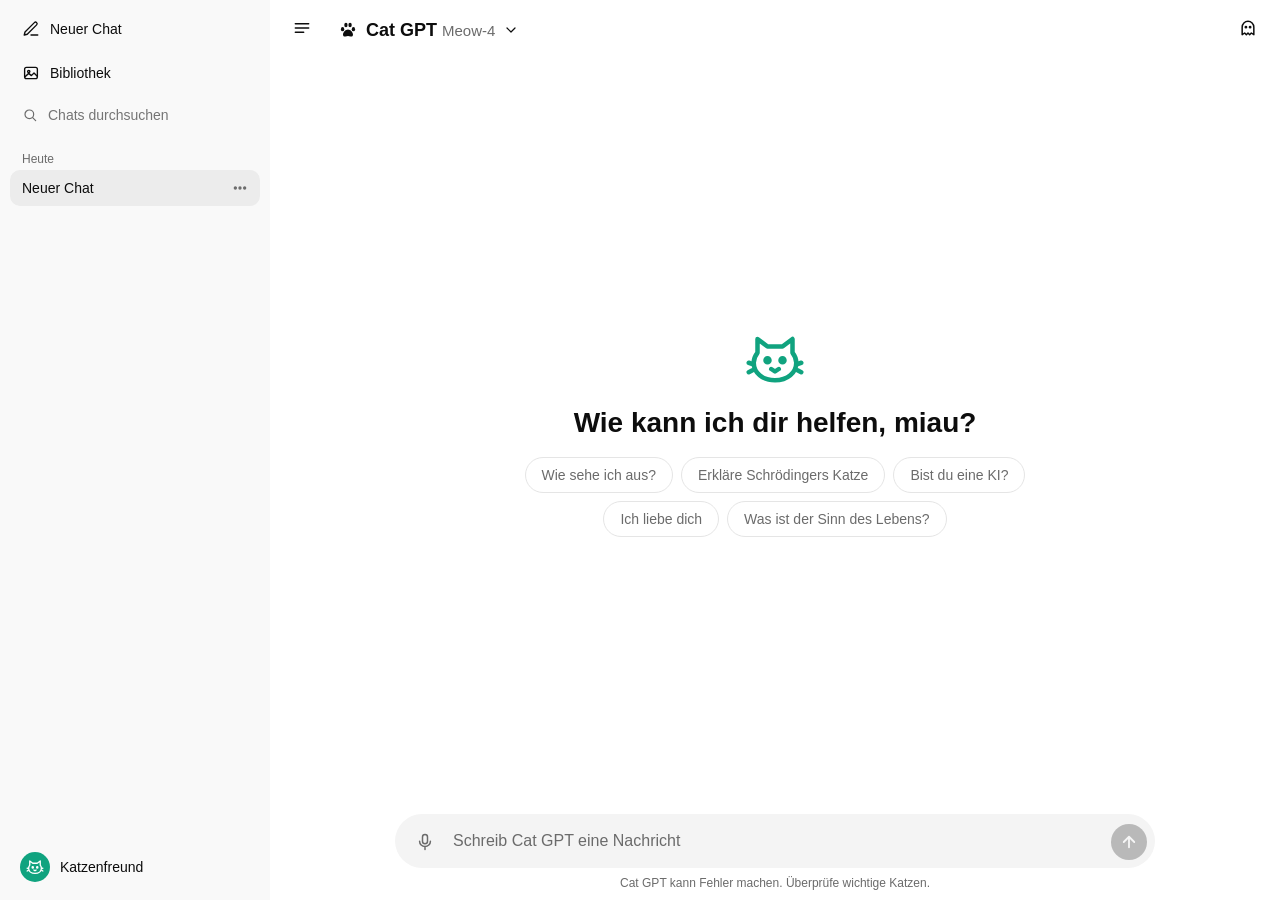
==== commit 2d089c0e: "Add files via upload" ====
--- a/htmls/CatGPT.html
+++ b/htmls/CatGPT.html
@@ -5,6 +5,7 @@
 <meta name="viewport" content="width=device-width, initial-scale=1, viewport-fit=cover">
 <title>Cat GPT</title>
 <style>
+
 :root{--bg:#212121;--side:#171717;--panel:#2f2f2f;--hover:#2a2a2a;--text:#ececec;--mute:#9b9b9b;--line:#3a3a3a;--acc:#10a37f}
 :root.light{--bg:#fff;--side:#f9f9f9;--panel:#f4f4f4;--hover:#ececec;--text:#0d0d0d;--mute:#6b6b6b;--line:#e5e5e5}
 *{box-sizing:border-box;-webkit-tap-highlight-color:transparent}
@@ -73,6 +74,16 @@
 .pic{display:block;max-width:100%;max-height:420px;border-radius:16px;cursor:zoom-in;background:var(--panel);min-height:120px;min-width:160px;opacity:0;transition:opacity .5s,filter .6s;filter:blur(14px)}
 .pic.l{opacity:1;filter:none}
 .cap{color:var(--mute);font-size:13px;margin-top:8px}
+.fx{position:fixed;inset:0;pointer-events:none;overflow:hidden;z-index:8}
+.fx i{position:absolute;top:-30px;animation:fall linear forwards}
+@keyframes fall{to{transform:translateY(112vh) rotate(var(--r,0deg))}}
+@keyframes rise{to{transform:translateY(-112vh) rotate(var(--r,0deg))}}
+.cf{border-radius:2px}.sn{border-radius:50%;background:#fff;opacity:.9}
+.rn{width:2px;height:18px;background:linear-gradient(transparent,#7aa7ff)}
+.cn{width:14px;height:14px;border-radius:50%;background:#f5c542;border:2px solid #d79b00}
+.ht{top:auto!important;bottom:-30px;animation-name:rise!important}
+body.shk{animation:shk .6s}@keyframes shk{10%,50%,90%{transform:translateX(-8px)}30%,70%{transform:translateX(8px)}}
+body.fl{animation:fl .6s steps(2) 3}@keyframes fl{50%{filter:hue-rotate(120deg) brightness(1.25)}}
 .stopped{color:var(--mute);padding:6px 0}
 .act{display:flex;gap:2px;margin-top:8px;color:var(--mute);opacity:.0;transition:opacity .15s}
 .msg:last-child .act{opacity:1}
@@ -104,14 +115,72 @@
 #toast.on{opacity:1;transform:translate(-50%,0)}
 #shade{position:fixed;inset:0;background:rgba(0,0,0,.45);z-index:5;display:none}
 @media(max-width:760px){#side{position:fixed;height:100%;box-shadow:4px 0 24px rgba(0,0,0,.4)}#side.hide{margin-left:-290px;box-shadow:none}#side:not(.hide)~#shade{display:block}.ub{max-width:92%}#mmenu{left:12px;width:calc(100vw - 24px)}}
+
+/* ---- Erweiterungen ---- */
+#bar{position:relative}
+#top{gap:4px}#top .sp{flex:1}
+.tg.on{background:var(--hover);color:var(--acc)}
+#main.tmp{background:var(--side)}
+.sub{color:var(--mute);margin:0;max-width:380px}
+.usr{width:100%;text-align:left;border:0;border-radius:10px;padding:8px 10px;background:none}
+.usr:hover{background:var(--hover)}
+.usr span{flex:1}
+.hint{color:var(--mute);font-size:13px}
+.pop{position:fixed;background:var(--panel);border:1px solid var(--line);border-radius:14px;padding:6px;display:none;z-index:8;box-shadow:0 8px 30px rgba(0,0,0,.35);min-width:210px}
+.pop.on{display:block}
+.pi{display:flex;align-items:center;gap:10px;width:100%;text-align:left;padding:10px 12px;border-radius:8px;font-size:14px}
+.pi:hover{background:var(--hover)}.pi.red{color:#ff6b6b}
+.pph{padding:8px 12px 10px;border-bottom:1px solid var(--line);margin-bottom:4px;font-size:14px}.pph small{display:block;color:var(--mute);margin-top:2px}
+#pm{left:10px;bottom:62px;width:250px}
+.ov{position:fixed;inset:0;background:rgba(0,0,0,.55);display:none;place-items:center;z-index:9}
+.ov.on{display:grid}
+.dlg{background:var(--bg);border:1px solid var(--line);border-radius:20px;width:min(780px,94vw);height:min(600px,88vh);display:flex;flex-direction:column;overflow:hidden}
+.dh{display:flex;align-items:center;justify-content:space-between;padding:12px 14px 12px 20px;border-bottom:1px solid var(--line);font-size:17px;font-weight:600}
+.dbody{flex:1;display:flex;min-height:0}
+#dnav{width:210px;padding:10px;border-right:1px solid var(--line);display:flex;flex-direction:column;gap:2px;overflow:auto;flex-shrink:0}
+.tab{display:flex;align-items:center;gap:10px;padding:10px 12px;border-radius:10px;font-size:14px;text-align:left}
+.tab.on,.tab:hover{background:var(--hover)}
+#dc{flex:1;overflow:auto;padding:4px 22px 22px;min-width:0}
+@media(max-width:760px){.dbody{flex-direction:column}#dnav{width:auto;flex-direction:row;border-right:0;border-bottom:1px solid var(--line)}.tab{white-space:nowrap}.dlg{height:92vh}}
+.row{display:flex;align-items:center;justify-content:space-between;gap:16px;padding:14px 0;border-bottom:1px solid var(--line);font-size:14px}
+.row small{display:block;color:var(--mute);margin-top:3px;font-size:13px;line-height:1.4}
+.row.c2{flex-direction:column;align-items:stretch;gap:8px}
+.sel,.inp,.ta{background:var(--panel);border:1px solid var(--line);border-radius:10px;color:var(--text);font:inherit;font-size:14px;padding:9px 11px;outline:0}
+.inp,.ta{width:100%}.ta{min-height:90px;resize:vertical}
+.sel:focus,.inp:focus,.ta:focus{border-color:var(--acc)}
+.kin{display:flex;gap:6px;align-items:center}
+.sw{width:44px;height:26px;border-radius:999px;background:var(--line);position:relative;flex-shrink:0;transition:.2s}
+.sw::after{content:"";position:absolute;top:3px;left:3px;width:20px;height:20px;border-radius:50%;background:#fff;transition:.2s}
+.sw.on{background:var(--acc)}.sw.on::after{left:21px}
+.sws{display:flex;gap:8px}.swc{width:26px;height:26px;border-radius:50%;border:2px solid transparent;outline:2px solid transparent;outline-offset:2px}
+.swc.on{outline-color:var(--text)}
+.btn.danger{color:#ff6b6b;border-color:rgba(255,107,107,.4)}
+.mem{display:flex;align-items:center;gap:10px;padding:12px 0;border-bottom:1px solid var(--line);font-size:14px}.mem span{flex:1}
+.gal{display:grid;grid-template-columns:repeat(auto-fill,minmax(130px,1fr));gap:8px;padding-top:12px}
+.gal img{width:100%;aspect-ratio:1;object-fit:cover;border-radius:12px;cursor:zoom-in;background:var(--panel)}
+.chs{display:flex;gap:8px;padding-top:14px}.chs .chip.on{background:var(--hover);color:var(--text)}
+.kb{display:flex;justify-content:space-between;gap:10px;padding:9px 0;border-bottom:1px solid var(--line);font-size:14px}
+.kb kbd{background:var(--panel);border:1px solid var(--line);border-radius:6px;padding:2px 8px;font:inherit;font-size:13px;white-space:nowrap}
+.h3{font-size:13px;color:var(--mute);padding:18px 0 4px}
+#slash{display:none;position:absolute;bottom:100%;left:14px;right:14px;max-width:732px;margin:0 auto 6px;background:var(--panel);border:1px solid var(--line);border-radius:16px;padding:6px;max-height:250px;overflow:auto;z-index:4}
+#slash.on{display:block}
+.si{display:flex;gap:12px;width:100%;text-align:left;padding:9px 12px;border-radius:10px;font-size:14px}
+.si b{min-width:92px;font-weight:500}.si span{color:var(--mute)}.si.on,.si:hover{background:var(--hover)}
+.memchip{display:inline-flex;align-items:center;gap:6px;color:var(--mute);font-size:13px;margin-bottom:8px;border:1px solid var(--line);border-radius:999px;padding:4px 11px}
+.vn{font-size:13px;color:var(--mute);padding:0 2px;align-self:center}
+.errt{padding:6px 0 4px}
+.ci .x{opacity:0}.ci:hover .x,.ci.on .x{opacity:1}
+@media(hover:none){.ci .x{opacity:1}}
+#cm{width:210px}
 </style>
 </head>
 <body>
 <aside id="side">
   <button class="nb" id="new"><i data-i="edit"></i>Neuer Chat</button>
+  <button class="nb" id="libb"><i data-i="image"></i>Bibliothek</button>
   <label class="srch"><i data-i="search" data-s="16"></i><input id="q" placeholder="Chats durchsuchen" autocomplete="off"></label>
   <div id="list"></div>
-  <div class="usr"><div class="av"><i data-i="cat"></i></div><span>Katzenfreund</span><button class="ib" id="theme" aria-label="Design wechseln"></button></div>
+  <button class="usr" id="usr"><div class="av" id="uav"></div><span id="uname">Katzenfreund</span></button>
 </aside>
 <div id="shade"></div>
 <div id="main">
@@ -119,65 +188,68 @@
     <button class="tg" id="tog" aria-label="Seitenleiste"><i data-i="menu" data-s="20"></i></button>
     <button id="mbtn"><i data-i="paw" data-s="20"></i><span id="mname">Cat GPT</span><i data-i="chev" data-s="16"></i></button>
     <div id="mmenu"></div>
+    <div class="sp"></div>
+    <button class="tg" id="tmp" aria-label="Temporärer Chat" title="Temporärer Chat"><i data-i="ghost" data-s="20"></i></button>
   </div>
   <div id="chat"></div>
   <button id="fab" aria-label="Nach unten"><i data-i="down" data-s="18"></i></button>
   <div id="bar">
+    <div id="slash"></div>
     <div id="box">
       <button id="mic" aria-label="Diktieren"><i data-i="mic" data-s="20"></i></button>
       <textarea id="in" rows="1" placeholder="Schreib Cat GPT eine Nachricht"></textarea>
       <button id="send" disabled aria-label="Senden"></button>
     </div>
-    <div class="fine">Cat GPT kann nur Katzen. Und das ziemlich gut.</div>
+    <div class="fine">Cat GPT kann Fehler machen. Überprüfe wichtige Katzen.</div>
   </div>
 </div>
+<div class="pop" id="pm"></div>
+<div class="pop" id="cm"></div>
+<div class="ov" id="modal"><div class="dlg"><div class="dh"><span id="dt"></span><button class="ib" id="dx" aria-label="Schließen"><i data-i="x" data-s="20"></i></button></div><div class="dbody"><nav id="dnav"></nav><div id="dc"></div></div></div></div>
 <div id="lb"><img alt=""><div class="lbb"><button id="lbd" aria-label="Speichern"><i data-i="dl" data-s="20"></i></button><button id="lbx" aria-label="Schließen"><i data-i="x" data-s="20"></i></button></div></div>
 <div id="toast"></div>
 <script>
 const $=s=>document.querySelector(s);
+const ls=(k,v)=>{try{if(v===undefined)return localStorage.getItem(k);localStorage.setItem(k,v)}catch(e){}};
 const P={
 edit:'<path d="M12 20h9"/><path d="M16.5 3.5a2.1 2.1 0 0 1 3 3L7 19l-4 1 1-4Z"/>',
 pen:'<path d="M4 20h4L19 9l-4-4L4 16Z"/><path d="M13.5 6.5l4 4"/>',
 menu:'<path d="M4 7h16M4 12h16M4 17h10"/>',
+more:'<circle cx="5" cy="12" r="1.6" fill="currentColor"/><circle cx="12" cy="12" r="1.6" fill="currentColor"/><circle cx="19" cy="12" r="1.6" fill="currentColor"/>',
 trash:'<path d="M3 6h18M8 6V4h8v2M6 6l1 14h10l1-14M10 11v5M14 11v5"/>',
-cat:'<path d="M5 9.5V4l4 3h6l4-3v5.5c.8 1 1.5 2.3 1.5 4 0 4-3.500 7-8.500 7s-8.500-3-8.500-7c0-1.700.7-3 1.500-4Z"/><circle cx="9" cy="12.500" r=".8" fill="currentColor"/><circle cx="15" cy="12.500" r=".8" fill="currentColor"/><path d="M10.500 16l1.500 1 1.500-1M3 14l-1.500-.5M3 16.500l-1.500.8M21 14l1.500-.5M21 16.500l1.500.8"/>',
-paw:'<g fill="currentColor" stroke="none"><ellipse cx="5.500" cy="11" rx="2" ry="2.600"/><ellipse cx="9.500" cy="6" rx="2" ry="2.700"/><ellipse cx="14.500" cy="6" rx="2" ry="2.700"/><ellipse cx="18.500" cy="11" rx="2" ry="2.600"/><path d="M12 11.500c-3.200 0-6 3.600-6 6.100 0 2 1.800 2.600 3 2.200 1-.3 2-.7 3-.7s2 .4 3 .7c1.200.4 3-.2 3-2.200 0-2.500-2.800-6.100-6-6.100Z"/></g>',
-copy:'<rect x="9" y="9" width="11" height="11" rx="2.500"/><path d="M5 15V6.500A2.500 2.500 0 0 1 7.500 4H15"/>',
-thumb:'<path d="M7 11v9H4v-9ZM7 11l4-8c1.500 0 2.500 1 2.500 2.500V9h5a2 2 0 0 1 2 2.300l-1.200 7a2 2 0 0 1-2 1.700H7"/>',
+pin:'<path d="M9 4h6l-1 6 3 3H7l3-3Z"/><path d="M12 13v7"/>',
+cat:'<path d="M5 9.5V4l4 3h6l4-3v5.5c.8 1 1.5 2.3 1.5 4 0 4-3.5 7-8.5 7s-8.5-3-8.5-7c0-1.7.7-3 1.5-4Z"/><circle cx="9" cy="12.5" r=".8" fill="currentColor"/><circle cx="15" cy="12.5" r=".8" fill="currentColor"/><path d="M10.5 16l1.5 1 1.5-1M3 14l-1.5-.5M3 16.5l-1.5.8M21 14l1.5-.5M21 16.5l1.5.8"/>',
+paw:'<g fill="currentColor" stroke="none"><ellipse cx="5.5" cy="11" rx="2" ry="2.6"/><ellipse cx="9.5" cy="6" rx="2" ry="2.7"/><ellipse cx="14.5" cy="6" rx="2" ry="2.7"/><ellipse cx="18.5" cy="11" rx="2" ry="2.6"/><path d="M12 11.5c-3.2 0-6 3.6-6 6.1 0 2 1.8 2.6 3 2.2 1-.3 2-.7 3-.7s2 .4 3 .7c1.2.4 3-.2 3-2.2 0-2.5-2.8-6.1-6-6.1Z"/></g>',
+ghost:'<path d="M5 20V11a7 7 0 0 1 14 0v9l-3-2-2 2-2-2-2 2-2-2Z"/><circle cx="9.5" cy="11" r=".8" fill="currentColor"/><circle cx="14.5" cy="11" r=".8" fill="currentColor"/>',
+image:'<rect x="3.5" y="4.5" width="17" height="15" rx="2.5"/><circle cx="9" cy="10" r="1.5"/><path d="M4 17l5-4.5 3.5 3L16 12l4 4"/>',
+gear:'<circle cx="12" cy="12" r="3"/><path d="M12 3v2.5M12 18.5V21M3 12h2.5M18.5 12H21M5.6 5.6l1.8 1.8M16.6 16.6l1.8 1.8M5.6 18.4l1.8-1.8M16.6 7.4l1.8-1.8"/>',
+sliders:'<path d="M4 7h9M17 7h3M4 17h3M11 17h9"/><circle cx="15" cy="7" r="2"/><circle cx="9" cy="17" r="2"/>',
+brain:'<path d="M9 4a3 3 0 0 0-3 3 3 3 0 0 0-2 4.5A3.5 3.5 0 0 0 7 17a3 3 0 0 0 5 1V6a2.5 2.5 0 0 0-3-2Z"/><path d="M15 4a3 3 0 0 1 3 3 3 3 0 0 1 2 4.5A3.5 3.5 0 0 1 17 17a3 3 0 0 1-5 1"/>',
+key:'<circle cx="8" cy="15" r="4"/><path d="M11 12l9-9M16 7l3 3M14 9l2 2"/>',
+help:'<circle cx="12" cy="12" r="9"/><path d="M9.5 9.5a2.6 2.6 0 1 1 3.6 2.4c-.7.4-1.1 1-1.1 1.8M12 17v.1"/>',
+db:'<ellipse cx="12" cy="6" rx="7" ry="3"/><path d="M5 6v12c0 1.7 3.1 3 7 3s7-1.3 7-3V6M5 12c0 1.7 3.1 3 7 3s7-1.3 7-3"/>',
+eye:'<path d="M2 12s3.5-7 10-7 10 7 10 7-3.5 7-10 7S2 12 2 12Z"/><circle cx="12" cy="12" r="3"/>',
+left:'<path d="M15 6l-6 6 6 6"/>',right:'<path d="M9 6l6 6-6 6"/>',
+copy:'<rect x="9" y="9" width="11" height="11" rx="2.5"/><path d="M5 15V6.5A2.5 2.5 0 0 1 7.5 4H15"/>',
+thumb:'<path d="M7 11v9H4v-9ZM7 11l4-8c1.5 0 2.5 1 2.5 2.5V9h5a2 2 0 0 1 2 2.3l-1.2 7a2 2 0 0 1-2 1.7H7"/>',
 dl:'<path d="M12 4v11M7 11l5 5 5-5M5 20h14"/>',
-check:'<path d="M5 12.500l4.500 4.500L19 7"/>',
-search:'<circle cx="11" cy="11" r="6.500"/><path d="M16 16l4.500 4.500"/>',
-stop:'<rect x="6" y="6" width="12" height="12" rx="2.500" fill="currentColor"/>',
-send:'<path d="M12 19V5M5 12l7-7 7 7" stroke-width="2.400"/>',
-redo:'<path d="M20 11a8 8 0 0 0-14.500-4M4 4v3.500h3.500M4 13a8 8 0 0 0 14.500 4M20 20v-3.500h-3.500"/>',
-mic:'<rect x="9" y="3" width="6" height="11" rx="3"/><path d="M5.500 11a6.500 6.500 0 0 0 13 0M12 17.500V21"/>',
-sun:'<circle cx="12" cy="12" r="4"/><path d="M12 3v2M12 19v2M3 12h2M19 12h2M5.600 5.600L7 7M17 17l1.400 1.400M5.600 18.400L7 17M17 7l1.400-1.400"/>',
-moon:'<path d="M20 14.500A8 8 0 0 1 9.500 4 8 8 0 1 0 20 14.500Z"/>',
+check:'<path d="M5 12.5l4.5 4.5L19 7"/>',
+search:'<circle cx="11" cy="11" r="6.5"/><path d="M16 16l4.5 4.5"/>',
+stop:'<rect x="6" y="6" width="12" height="12" rx="2.5" fill="currentColor"/>',
+send:'<path d="M12 19V5M5 12l7-7 7 7" stroke-width="2.4"/>',
+redo:'<path d="M20 11a8 8 0 0 0-14.5-4M4 4v3.5h3.5M4 13a8 8 0 0 0 14.5 4M20 20v-3.5h-3.5"/>',
+mic:'<rect x="9" y="3" width="6" height="11" rx="3"/><path d="M5.5 11a6.5 6.5 0 0 0 13 0M12 17.5V21"/>',
 chev:'<path d="M6 9l6 6 6-6"/>',
 down:'<path d="M12 5v14M5 12l7 7 7-7"/>',
 x:'<path d="M6 6l12 12M18 6L6 18"/>'};
 const ic=(n,s=18)=>`<svg width="${s}" height="${s}" viewBox="0 0 24 24" fill="none" stroke="currentColor" stroke-width="1.8" stroke-linecap="round" stroke-linejoin="round">${P[n]}</svg>`;
-const fill=()=>document.querySelectorAll('[data-i]').forEach(e=>e.innerHTML=ic(e.dataset.i,+e.dataset.s||18));
-fill();
-
-const chatEl=$('#chat'),inEl=$('#in'),sendEl=$('#send'),listEl=$('#list'),side=$('#side');
-const MODELS=[
- {n:'Meow-4',d:'Versteht deine Nachricht: Rasse, Farbe, Stimmung, Motiv'},
- {n:'Meow-4 Mini',d:'Schnell, passt Stimmung und Farbe an (CATAAS)'},
- {n:'Meow-4 GIF',d:'Bewegte Katzen als GIF'}];
-const FAIL='data:image/svg+xml,'+encodeURIComponent('<svg xmlns="http://www.w3.org/2000/svg" width="400" height="200"><rect width="400" height="200" fill="#333"/><text x="200" y="108" font-size="20" fill="#ccc" text-anchor="middle" font-family="sans-serif">Keine Katze gefunden. Offline?</text></svg>');
-const ls=(k,v)=>{try{if(v===undefined)return localStorage.getItem(k);localStorage.setItem(k,v)}catch(e){}};
-let chats=[],cur=null,busy=false,run=0,editing=-1,ren=null,q='',model=+ls('catgpt_model')||0,rec=null;
-try{chats=JSON.parse(ls('catgpt')||'[]')}catch(e){}
-const save=()=>ls('catgpt',JSON.stringify(chats));
-const uid=()=>Math.random().toString(36).slice(2,9);
+document.querySelectorAll('[data-i]').forEach(e=>e.innerHTML=ic(e.dataset.i,+e.dataset.s||18));
 const esc=s=>String(s).replace(/[&<>"]/g,c=>({'&':'&amp;','<':'&lt;','>':'&gt;','"':'&quot;'}[c]));
 const wait=ms=>new Promise(r=>setTimeout(r,ms));
+const uid=()=>Math.random().toString(36).slice(2,9);
 const mob=()=>innerWidth<=760;
-
-let tt;function toast(t){const e=$('#toast');e.textContent=t;e.classList.add('on');clearTimeout(tt);tt=setTimeout(()=>e.classList.remove('on'),2200)}
-
-/* ---------- Katzen-API (smart) ---------- */
+let tt;function toast(t){const e=$('#toast');e.textContent=t;e.classList.add('on');clearTimeout(tt);tt=setTimeout(()=>e.classList.remove('on'),2600)}
+
 const W=w=>new RegExp('(?<![a-zäöüß])(?:'+w+')','i');
 const BREEDS=[
  [W('siam'),'siamese','Siamkatze'],[W('maine ?coon'),'maine','Maine Coon'],[W('persian|perser'),'persian','Perserkatze'],
@@ -207,40 +279,117 @@
  ['orange',W('orange|rot|ingwer|garfield'),'Orange'],['grey',W('grau|grey|gray|silber'),'Grau'],
  ['tabby',W('getigert|tabby|streifen|gestreift'),'Getigert'],
  ['sad',W('traurig|weinen|sad|trauer|einsam|depri'),'Traurig']];
+
+const jget=async u=>{const r=await fetch(u);if(!r.ok)throw 0;return r.json()};
 let tagList=null,catList=null;
-const jget=async u=>{const r=await fetch(u);if(!r.ok)throw 0;return r.json()};
 const getTags=()=>tagList||(tagList=jget('https://cataas.com/api/tags').catch(()=>[]));
 const getCats=()=>catList||(catList=jget('https://api.thecatapi.com/v1/categories').catch(()=>[]));
 const preload=u=>new Promise((ok,no)=>{const i=new Image();i.onload=()=>ok(u);i.onerror=no;i.src=u});
-const lastUser=()=>{for(let i=cur.msgs.length-1;i>=0;i--)if(cur.msgs[i].r=='u')return cur.msgs[i].t;return ''};
-/* Assoziationen: Stichwort -> passendes (lustiges) Bild + Bildunterschrift */
+
+/* Assoziationen: Stichwort -> passendes (lustiges) Bild, Spruch und Effekt */
+const NB='(?![a-zäöüß])';
 const RULES=[
- [/aussehen|ausseh|sie(?:ht|hst)\b.{0,30}\baus\b|seh(?:e|en)\b.{0,30}\baus\b|hässlich|häßlich|unschön|verbeult/i,{breed:'sphynx',tags:['derp','ugly','weird','funny']},'So sieht das aus.'],
- [/schr(?:ö|oe|o)dinger|quanten|superposition|physik/i,{cat:'boxes'},'Schrödingers Katze: im Karton, und gleichzeitig nicht.'],
+ [/^[\s.…]{2,}$/,{says:'...'},'Ich auch.'],
+ [/^[\s?!]+$/,{says:'Was?'},'Das habe ich mich auch gefragt.'],
+ [/wie seh(?:e|en) ich\b.{0,20}\baus|bin ich (?:schön|hübsch|gutaussehend|attraktiv|süß)|spieglein|mein aussehen/i,{breed:'sphynx',tags:['derp','funny']},['Du siehst aus wie diese Katze. Im besten Sinne.','Atemberaubend. Wie ein Sphynx im Wind.','Wunderschön. Und zwar genau so.']],
+ [/aussehen|ausseh|sie(?:ht|hst)\b.{0,30}\baus\b|seh(?:e|en)\b.{0,30}\baus\b|hässlich|häßlich|unschön|verbeult/i,{breed:'sphynx',tags:['derp','ugly','weird','funny']},['So sieht das aus.','Sieht aus wie ein Montag.','Das Gesicht, wenn der Napf leer ist.']],
+ [/bist du (?:eine? )?(?:ki|ai|roboter|bot|echt|mensch|chatgpt)|chatgpt|openai|(?<![a-zäöüß])gpt(?![a-zäöüß])|künstliche intelligenz|(?<![a-zäöüß])ki(?![a-zäöüß])/i,{says:'Nein. Nur Katze.'},['Kein Training. Nur Schnurren.','Ich laufe mit 100 Prozent Katze.']],
+ [/schr(?:ö|oe|o)dinger|quanten|superposition|physik/i,{cat:'boxes'},['Schrödingers Katze: im Karton, und gleichzeitig nicht.','Solange du nicht hinschaust, bin ich beides.']],
  [/sinn des lebens|lebenssinn|antwort auf alles|universum/i,{says:'42'},'Die Antwort ist 42.'],
  [/wer bist du|wie hei(?:ß|ss)t du|stell dich vor/i,{says:'Ich bin Cat GPT'},'Freut mich.'],
- [/wie geht'?s|wie geht es|alles gut|wie läuft/i,{says:'Purrfekt!'},'Mir geht es purrfekt.'],
+ [/wie geht'?s|wie geht es|alles gut|wie läuft/i,{says:['Purrfekt!','Gut. Nach dem Fressen besser.']},'Mir geht es purrfekt.'],
+ [/wie alt bist|dein alter|wie viele leben|neun leben|9 leben/i,{says:'9 Leben'},'Mit 9 Leben schwer zu sagen.'],
+ [/was kannst du|was machst du|deine funktion|wofür bist du/i,{says:'Katzenbilder'},'Das ist mein ganzes Talent.'],
+ [/ich (?:liebe|mag|vermisse) dich|ich hab dich lieb/i,{says:'Ich weiß.',fx:'hearts'},'Katzen sagen das nie zurück.'],
+ [/ich hasse dich|du nervst/i,{tags:['angry','cute']},'Schnurrt trotzdem.'],
+ [/(?:du bist|bist du).{0,15}(?:dumm|doof|blöd|schlecht|falsch)|schlechte antwort|quatsch|unsinn/i,{tags:['angry','grumpy']},'Beleidigt. Ignoriert dich jetzt.'],
+ [/(?:du bist|bist du).{0,15}(?:toll|super|klasse|genial|gut|süß|cool)|gut gemacht|bravo|danke schön/i,{cat:'sunglasses'},'Ich weiß.'],
+ [W('mitternacht|nachts|3 uhr|vollmond|nachtaktiv'),{says:'Zoomies!'},'Um 3 Uhr nachts durchs Haus rennen. Mein Programm.'],
  [/wie ?viel uhr|wie spät|uhrzeit|(?<![a-zäöüß])uhr(?![a-zäöüß])/i,{says:'Fütterungszeit'},'Es ist immer Fütterungszeit.'],
- [W('hund|hunde|dog|wau|wuff'),{says:'Wuff?'},'Das ist kein Hund.'],
+ [/\d+\s*[+\-*×x\/:]\s*\d+|(?<![a-zäöüß])(?:plus|minus|geteilt|rechne|wurzel)/i,{says:'Ich zähle nur Fische'},'Rechnen kann ich nicht. Fische zählen schon.'],
+ [W('passwort|passwörter|login|anmelden|konto'),{says:'Passwort: Fisch123'},'Sicher ist sicher.'],
+ [W('absturz|abgestürzt|update|neustart|lädt|ladebalken|langsam|hängt|freeze|fehler|error|exception'),{says:'Bitte warten'},'Schon mal aus- und wieder angeschaltet?'],
+ [W('asdf|qwer|jklö|hjkl|yxcv'),{says:'jhgfdsa'},'Eine Katze ist über deine Tastatur gelaufen.'],
+ [W('programmier|bug|hacker|computer|laptop|tastatur|software|internet|wlan|server|code|javascript|python|html'),{says:'Error 404: Miau'},'Syntax Error: zu viel Katze.'],
+ [W('homeoffice|home office|zoom|videocall|videokonferenz|teams|webcam'),{says:'Du bist stumm geschaltet'},'Kamera aus. Katze an.'],
+ [W('hund(?:e|en|es)?'+NB+'|dog|wau|wuff|welpe'),{says:'Wuff?'},'Das ist kein Hund.'],
+ [W('scheiß|scheiss|shit|fuck|verdammt|mist|kacke|arsch'),{says:'Ts ts ts'},'Sprache! Hier sind Kinder. Und Katzen.'],
+ [W('hilfe|help|problem|notfall'),{says:'Ich bin nur eine Katze'},'Keine Panik.'],
  [W('dumm|doof|blöd|idiot|stupid|trottel|depp|hirn|gehirn'),{breed:'persian',tags:['derp','funny']},'Eine Gehirnzelle. Sie ist im Urlaub.'],
- [W('hilfe|help|problem|notfall'),{says:'Ich bin nur eine Katze'},'Keine Panik.'],
- [W('programmier|bug|hacker|computer|laptop|tastatur|software|internet|wlan|server|code|javascript|python|html'),{says:'Error 404: Miau'},'Syntax Error: zu viel Katze.'],
- [W('geld|reich|bank|bitcoin|krypto|aktie|kapital|millionär|gehalt|teuer'),{cat:'sunglasses'},'Reich und flauschig.'],
+ [W('tierarzt|zahnarzt|arzt|spritze|impf|krankenhaus'),{tags:['scared','angry']},'Ich hab Tierarzt gehört. Ich bin nicht hier.'],
+ [W('krank|erkältung|grippe|fieber|husten|schnupfen|corona'),{tags:['sleeping','cute']},'Gute Besserung. Ich schnurr dich gesund.'],
+ [W('staubsauger|putzen|aufräumen|abwasch|haushalt|wäsche|saugen'),{tags:['scared']},'Der Staubsauger. Er kommt.'],
+ [W('paket|amazon|bestellung|lieferung|versand|umzug|karton'),{cat:'boxes'},'Das Paket ist für mich. Der Karton auch.'],
+ [W('laser|taschenlampe|roter punkt'),{says:'WO IST DER PUNKT'},'Roter Punkt. Muss. Fangen.'],
+ [W('wolle'+NB+'|knäuel|stricken|faden'),{tags:['playing','funny']},'Das Knäuel hat angefangen.'],
+ [W('glas|tasse|runterwerfen|umgestoßen|kaputt|fallen|runter'),{says:'Ups',fx:'shake'},'Ich wollte nur testen, ob es runterfällt.'],
+ [W('kratzen|sofa|vorhang|tapete|möbel'),{says:'War ich nicht'},'Der Vorhang hatte es verdient.'],
+ [W('schnurr|streichel|kraul|kuschel'),{tags:['cute'],fx:'hearts'},'Brrrrr. Das heißt Ja.'],
+ [W('bauch'),{says:'Das ist eine Falle'},'Der Bauch ist eine Falle. Immer.'],
+ [W('maus|mäuse'),{says:'Wo?'},'Alarm! Wo?'],
+ [W('vogel|vögel|möwe|taube'),{says:'Nur gucken'},'Ich guck nur. Ehrlich.'],
+ [W('fliege|mücke|insekt|spinne|wespe|biene'),{tags:['playing','funny']},'Jagdmodus aktiviert.'],
+ [W('löwe|tiger|panther|leopard|gepard|jaguar|puma'),{breed:'bengal'},'Entfernte Verwandtschaft. Ich bin die kleine Version.'],
+ [W('gott|götter|ägypten|pharao|pyramide|mumie'),{breed:'mau'},'Im alten Ägypten wurden wir angebetet. Das hat sich nie geändert.'],
+ [W('milch|sahne|joghurt'),{says:'Milch!'},'Das magische Wort.'],
+ [W('katerstimmung|katerfrühstück|hangover|besoffen|betrunken|bier|rotwein|weißwein|prosecco|alkohol'),{says:'Hab nen Kater'},'Ein echter Kater. Aus Versehen.'],
+ [W('catnip|katzenminze|420|kiffen'),{says:'Katzenminze'},'Ich nehme nur Katzenminze. Legal.'],
+ [W('schwarze katze|freitag.{0,3}13|aberglaube|pech|unglück'),{tags:['black']},'Pech? Ich bin nur ein schwarzer Kater.'],
+ [W('geburtstag|glückwunsch|gratul|party|feier|prost|sekt|silvester|neujahr'),{cat:'hats',fx:'confetti'},'Party-Katze mit Hut.'],
+ [new RegExp(W('fußball|bundesliga|handball|elfmeter|abseits').source+'|(?<![a-zäöüß])tor'+NB,'i'),{says:'Toooor!',fx:'confetti'},'Abseits? Hat die Katze nicht verstanden.'],
+ [W('glückskatze|lotto|jackpot|gewinn|lotterie|glück'+NB),{cat:'sunglasses',fx:'coins'},'Glückskatze. Winke-winke.'],
+ [W('geld|reich|bank|bitcoin|krypto|aktie|kapital|millionär|gehalt|teuer'),{cat:'sunglasses',fx:'coins'},'Reich und flauschig.'],
  [W('businessplan|chef|boss|firma|karriere|bewerbung|meeting|präsentation|projekt'),{cat:'ties'},'Geschäftsführende Katze.'],
- [W('hausaufgabe|schule|lern|prüfung|klausur|uni|student|mathe|rechnen|formel|erkläre|erklär'),{cat:'ties'},'Professor Miau erklärt es dir.'],
- [W('liebe|verliebt|herz|valentin|kuss|hochzeit|romant'),{tags:['cute','kitten']},'Ganz viel Liebe.'],
- [W('geburtstag|glückwunsch|gratul|party|feier|prost|sekt|silvester|neujahr'),{cat:'hats'},'Party-Katze mit Hut.'],
- [W('weihnacht|nikolaus|santa|advent|ostern|halloween|kostüm|verkleid'),{cat:'clothes'},'Festlich verkleidet.'],
+ [W('hausaufgabe|schule|lern|prüfung|klausur|uni|student|mathe|formel|erkläre|erklär'),{cat:'ties'},'Professor Miau erklärt es dir.'],
+ [W('stress|überfordert|deadline|frist|burnout'),{says:'Ich schlaf 16 Stunden'},'Katzen-Stressmanagement.'],
+ [W('prokrastin|aufschieben|aufgeschoben|irgendwann mal'),{tags:['sleeping']},'Morgen. Vielleicht. Vermutlich nicht.'],
+ [W('traurig|einsam|weinen|schlecht drauf|trösten'),{tags:['sad','cute']},'Hier, ein Kuschelbild. Das wird wieder.'],
+ [W('juhu|yay|glücklich|freude|freu mich|geil|krass|endlich'),{tags:['cute','funny'],fx:'confetti'},'Juhu!'],
+ [W('wütend|genervt|nervt|ärger'),{tags:['angry']},'Atmen. Dann kratzen.'],
+ [W('liebe'+NB+'|verliebt|valentin|herz(?!lich)|kuss|hochzeit|romant'),{tags:['cute','kitten'],fx:'hearts'},'Ganz viel Liebe.'],
+ [W('weihnacht|nikolaus|santa|advent'),{cat:'clothes',fx:'snow'},'Fröhliche Weihnachten. Der Baum gehört mir.'],
+ [W('ostern|halloween|kostüm|verkleid'),{cat:'clothes'},'Festlich verkleidet.'],
  [W('gruselig|geist|monster|vampir|horror|spuk'),{tags:['scared','black','angry']},'Ich hab das auch gehört.'],
+ [W('freitag|wochenende|feierabend|samstag|sonntag'),{tags:['sleeping','funny']},'Wochenende heißt: gar nichts tun. Ich bin Profi.'],
  [W('montag|monday|wecker|aufstehen|kaffee|espresso'),{tags:['sleeping']},'Ich fühle diesen Montag.'],
- [W('sport|fitness|training|gym|laufen|joggen|diät|abnehmen'),{tags:['fat']},'Training beginnt morgen. Ganz sicher.'],
- [W('hunger|essen|pizza|fisch|thunfisch|futter|kuchen|torte|keks|burger|nudel|snack|lecker'),{tags:['fat','hungry']},'Mehr Futter. Jetzt.'],
+ [W('gute nacht|schlaf gut|schlafen|bett|schlaf'),{tags:['sleeping']},'Gute Nacht. Schlaf wie eine Katze: 16 Stunden.'],
+ [W('sport|fitness|training|gym(?!nas)|laufen|joggen|diät|abnehmen|zugenommen|speck|dick'),{tags:['fat']},['Training beginnt morgen. Ganz sicher.','Das ist kein Speck, das ist Winterfell.']],
+ [W('hunger|essen|pizza|fisch|thunfisch|futter|kuchen|torte|keks|burger|nudel|snack|lecker|döner|pommes'),{tags:['fat','hungry']},['Mehr Futter. Jetzt.','Ich hab Hunger. Immer.']],
  [W('urlaub|strand|sommer|sonne|reise|ferien|meer|bali|hawaii'),{cat:'sunglasses'},'Urlaubsmodus aktiviert.'],
- [W('winter|schnee|kalt|frier|frost'),{tags:['white','fluffy']},'Dick eingepackt.'],
- [W('regen|nass|gewitter|sturm|wetter|dusche|schwimm|baden'),{cat:'sinks'},'Nass. Sehr nass.'],
- [W('mond|rakete|alien|ufo|nasa|mars'),{cat:'space'},'Houston, wir haben eine Katze.'],
- [W('gaming|zocken|spiel|konsole|playstation|minecraft|fortnite|level'),{says:'Noch eine Runde'},'Nur noch eine Runde.'],
- [W('musik|singen|tanzen|lied|konzert|disco|rap'),{says:'Miau Miau Miau'},'Kater-aoke!'],
+ [W('winter|schnee|kalt|frier|frost'),{tags:['white','fluffy'],fx:'snow'},'Dick eingepackt.'],
+ [W('regen|nass|gewitter|sturm|wetter|dusche|schwimm|baden'),{cat:'sinks',fx:'rain'},'Nass. Sehr nass.'],
+ [W('herbst|laub|kürbis'),{tags:['orange']},'Herbst. Laub. Zoomies.'],
+ [W('frühling|blume|garten|pollen|allergie'),{says:'Hatschi!'},'Pollenzeit. Hatschi.'],
+ [W('warm|heizung|decke|ofen|kamin'),{tags:['sleeping','fluffy']},'Warmen Platz gefunden. Bleibe für immer.'],
+ [W('fenster|draußen|balkon'),{tags:['cute']},'Fernsehen für Katzen.'],
+ [W('mond|rakete|alien|ufo|nasa|mars|astronaut'),{cat:'space'},'Houston, wir haben eine Katze.'],
+ [W('könig|königin|prinzessin|ritter|thron|krone|kaiser'),{cat:'hats'},'Eure Katzigkeit.'],
+ [W('pirat|ahoi|schatzkarte|kapitän'),{says:'Arrr'},'Kapitän Miau.'],
+ [W('cowboy|western|sheriff'),{cat:'hats'},'Der Kater, der zu schnell zog.'],
+ [W('ninja|samurai|karate|kung fu|kampf|boxen'),{says:'Hiyah!',tags:['angry']},'Ninja-Katze. Man sieht sie nicht kommen.'],
+ [W('superheld|batman|superman|marvel'),{says:'Catman'},'Ich rette die Welt. Nach dem Mittagsschlaf.'],
+ [W('star wars|jedi|yoda|darth'),{says:'Möge die Katze mit dir sein'},'Dies ist nicht die Katze, die du suchst.'],
+ [W('harry potter|zauber|hexe|magie|magier|hogwarts'),{cat:'hats',tags:['black']},'Hexenkatze. Natürlich.'],
+ [W('herr der ringe|gollum|mein schatz|hobbit'),{says:'Mein Schatz'},'Er will den Fisch zurück.'],
+ [W('matrix|deja vu|déjà|simulation'),{says:'Glitch in der Matrix'},'Das ist schon wieder dieselbe Katze.'],
+ [W('pokemon|pokémon|pikachu|mario|zelda'),{says:'Pikamiau'},'Fast wie ein Taschenmonster. Nur flauschiger.'],
+ [W('creeper'),{says:'Ssssss'},'Ssss... Miau.'],
+ [/among us|verdächtig|impost[eo]r|(?<![a-zäöüß])sus(?![a-zäöüß])/i,{says:'Sus'},'Die Katze ist verdächtig.'],
+ [W('meme|doge|stonks'),{says:'Much wow. Very cat.'},'Such Katze.'],
+ [W('weltherrschaft|übernehmen|weltuntergang|apokalypse|verschwör'),{says:'Phase 1: Süß sein'},'Läuft nach Plan. Phase 2: Fressen.'],
+ [W('geheim|spion|agent|007'),{says:'Ich weiß alles'},'Ich sehe alles. Besonders nachts um 3.'],
+ [W('politik|wahl|regierung|steuer|bundestag|bürgermeister|demokratie|kanzler'),{says:'Ich wähle Futter'},'Meine Partei: die Fressfraktion.'],
+ [W('musik|singen|tanzen|lied|konzert|disco|rap'),{says:'Miau Miau Miau',fx:'flash'},'Kater-aoke!'],
+ [W('gaming|zocken|spiel|konsole|playstation|fortnite|level|minecraft'),{says:'Noch eine Runde'},'Nur noch eine Runde.'],
+ [W('handy|smartphone|instagram|tiktok|youtube|social media|selfie|follower|influencer'),{cat:'sunglasses'},'Die Katze hat 9 Millionen Follower.'],
+ [W('netflix|film|kino|serie|popcorn'),{says:'Psst. Film läuft'},'Spoiler: Die Katze überlebt.'],
+ [W('bahn|verspätung|stau'+NB+'|fahrplan'),{says:'Zug fällt aus'},'Wegen Katze auf den Gleisen.'],
+ [W('mama|papa|mutter|vater|familie|eltern|geschwister|bruder|schwester'),{tags:['cute']},'Familie ist wichtig. Und der Napf.'],
+ [W('klo|toilette|pipi|kacka|pups'),{says:'Bitte nicht gucken'},'Privatsphäre, bitte.'],
+ [W('bitte|plz|please'),{tags:['cute']},'Das Zauberwort. Ich schnurre.'],
+ [W('sorry|entschuldig|tut mir leid'),{says:'Schon vergeben'},'Du bist begnadigt.'],
+ [W('verbot|verboten|nicht erlaubt|darfst nicht|nein|niemals|auf keinen fall'),{says:'Nö.'},'Katzen verstehen kein Nein.'],
+ [W('weiß nicht|keine ahnung|vielleicht|hmm'),{says:'Keine Ahnung'},'Ich auch nicht. Aber ich bin flauschig.'],
  [W('tschüss|tschuess|bye|ciao|auf wiedersehen|bis bald'),{says:'Tschüss!'},'Bis bald, Mensch.'],
  [W('langweil|bored|nichts zu tun'),{says:'Spiel mit mir!'},'Dann spiel mit mir.'],
  [W('witz|joke|lustig|lach|haha|lol'),{says:'Ein Kater geht in eine Bar...'},'Den Rest kenne ich nicht.'],
@@ -248,54 +397,219 @@
  [W('warum|wieso|weshalb|wozu'),{says:'Darum.'},'Weil Katzen das so wollen.'],
  [W('katze|miau|kater|kitty|mieze'),{tags:['cute']},'Hast du Katze gesagt?']
 ];
-async function getCat(text){
-  const low=(text||'').toLowerCase(),base='https://cataas.com/cat',ts=()=>'t='+Date.now();
-  const m=low.match(/^(?:sag|sage|schreib|schreibe)\s+(?:mir\s+)?(.{1,60})$/);
-  const says=m?m[1].trim():(/^(hallo|hi|hey|moin|servus|huhu|guten (morgen|tag|abend))(?![a-zäöüß])/.test(low)&&low.length<24?'Miau!':null);
-  const gif=model==2||/gif|animiert|bewegt|video/.test(low);
+const pick=x=>Array.isArray(x)?x[Math.floor(Math.random()*x.length)]:x;
+const ORAKEL=['Ja.','Nein.','Vielleicht.','Frag später nochmal.','Kommt drauf an.','Auf jeden Fall.','Eher nicht.','Miau.'];
+
+/* Effekte */
+function fx(n){
+  if(!n)return;
+  if(n=='shake'){document.body.classList.add('shk');setTimeout(()=>document.body.classList.remove('shk'),700);return}
+  if(n=='flash'){document.body.classList.add('fl');setTimeout(()=>document.body.classList.remove('fl'),1900);return}
+  const box=document.createElement('div');box.className='fx';
+  const heart='<svg viewBox="0 0 24 24" width="24" height="24" fill="currentColor"><path d="M12 21s-8-5.200-8-11a4.500 4.500 0 0 1 8-2.800A4.500 4.500 0 0 1 20 10c0 5.800-8 11-8 11Z"/></svg>';
+  const cls={confetti:'cf',snow:'sn',rain:'rn',coins:'cn',hearts:'ht'}[n];
+  for(let i=0;i<(n=='rain'?60:36);i++){
+    const e=document.createElement('i');e.className=cls;
+    e.style.left=Math.random()*100+'%';e.style.animationDuration=(n=='rain'?.7+Math.random()*.5:2+Math.random()*2.5)+'s';e.style.animationDelay=Math.random()*1.2+'s';
+    e.style.setProperty('--r',(Math.random()*720-360)+'deg');
+    if(n=='confetti'){e.style.background='hsl('+Math.random()*360+' 85% 60%)';e.style.width=6+Math.random()*6+'px';e.style.height=10+Math.random()*8+'px'}
+    if(n=='snow'){const z=4+Math.random()*7;e.style.width=e.style.height=z+'px'}
+    if(n=='hearts'){e.innerHTML=heart;e.style.color='hsl(350 80% '+(55+Math.random()*15)+'%)'}
+    box.appendChild(e);
+  }
+  document.body.appendChild(box);setTimeout(()=>box.remove(),5200);
+}
+
+
+/* ---------- Anbieter / Key ---------- */
+const PNAME={openrouter:'OpenRouter',gemini:'Google AI Studio (Gemini)',openai:'OpenAI (ChatGPT)'};
+const PMODEL={openrouter:'openai/gpt-4o-mini',gemini:'gemini-2.0-flash',openai:'gpt-4o-mini'};
+const prov=k=>{k=(k||'').trim();if(/^sk-or-/.test(k))return'openrouter';if(/^AIza/.test(k))return'gemini';if(/^sk-/.test(k))return'openai';return''};
+
+/* ---------- Zustand ---------- */
+const chatEl=$('#chat'),inEl=$('#in'),sendEl=$('#send'),listEl=$('#list'),side=$('#side'),main=$('#main');
+const DEF={theme:'auto',accent:'#10a37f',fx:true,errs:true,mem:true,name:'',pref:'',custom:'',key:'',aiModel:''};
+const S=Object.assign({},DEF);
+try{Object.assign(S,JSON.parse(ls('catgpt_settings')||'{}'))}catch(e){}
+if(!ls('catgpt_settings')&&ls('catgpt_theme'))S.theme=ls('catgpt_theme');
+const saveS=()=>ls('catgpt_settings',JSON.stringify(S));
+let MEM=[];try{MEM=JSON.parse(ls('catgpt_mem')||'[]')}catch(e){}
+const saveMem=()=>ls('catgpt_mem',JSON.stringify(MEM));
+const BASEMODELS=[
+ {n:'Meow-4',d:'Versteht deine Nachricht: Rasse, Farbe, Stimmung, Motiv'},
+ {n:'Meow-4 Mini',d:'Schnell, passt Stimmung und Farbe an (CATAAS)'},
+ {n:'Meow-4 GIF',d:'Bewegte Katzen als GIF'}];
+const hasKey=()=>!!(S.key&&prov(S.key));
+const models=()=>hasKey()?BASEMODELS.concat([{n:'Meow-4 KI',d:'Echte KI ('+PNAME[prov(S.key)]+') wählt Bild und Spruch'}]):BASEMODELS;
+const FAIL='data:image/svg+xml,'+encodeURIComponent('<svg xmlns="http://www.w3.org/2000/svg" width="400" height="200"><rect width="400" height="200" fill="#333"/><text x="200" y="108" font-size="20" fill="#ccc" text-anchor="middle" font-family="sans-serif">Keine Katze gefunden. Offline?</text></svg>');
+let chats=[];try{chats=JSON.parse(ls('catgpt')||'[]')}catch(e){}
+chats.forEach(c=>(c.msgs||[]).forEach(m=>{if(m.r=='a'&&m.img&&!m.vars){m.vars=[{img:m.img,cap:m.cap||'',fail:m.fail||0}];m.vi=0;delete m.img}}));
+chats=chats.filter(c=>c&&c.msgs&&c.msgs.length);
+let cur=null,busy=false,run=0,editing=-1,regenIdx=-1,animIdx=-1,ren=null,q='',model=+ls('catgpt_model')||0,rec=null,pendingMem=null,libFav=false,mTab='general',mKind='';
+if(model>=models().length)model=0;
+const save=()=>ls('catgpt',JSON.stringify(chats.filter(c=>!c.tmp)));
+const cv=m=>m.vars[m.vi]||m.vars[0];
+const memOK=()=>S.mem&&!(cur&&cur.tmp);
+const memName=()=>{const m=MEM.find(x=>x.k=='name');return m?m.v:''};
+const myName=()=>cur&&cur.tmp?'':(S.name.trim()||(S.mem?memName():''));
+
+function applyTheme(){
+  const light=S.theme=='light'||(S.theme=='auto'&&matchMedia('(prefers-color-scheme:light)').matches);
+  document.documentElement.classList.toggle('light',light);
+  document.documentElement.style.setProperty('--acc',S.accent);
+}
+applyTheme();
+try{matchMedia('(prefers-color-scheme:light)').addEventListener('change',applyTheme)}catch(e){}
+
+/* ---------- Gedächtnis ---------- */
+const COL={schwarz:'black','weiß':'white',weiss:'white',orange:'orange',grau:'grey',getigert:'tabby'};
+function learn(t){
+  if(!memOK())return null;
+  let m,hit=null;
+  const add=(k,v,txt)=>{MEM=MEM.filter(x=>x.k!=k);MEM.push({k,v,t:txt});saveMem();hit=txt};
+  const cap=s=>s.charAt(0).toUpperCase()+s.slice(1);
+  if(m=t.match(/(?:ich hei(?:ß|ss)e|mein name ist|nenn mich|nenne mich)\s+([A-Za-zÄÖÜäöüß]{2,20})/i))add('name',cap(m[1]),'Du heißt '+cap(m[1]));
+  if(m=t.match(/meine?\s+(?:katze|kater|kätzchen)\s+hei(?:ß|ss)t\s+([A-Za-zÄÖÜäöüß]{2,20})/i))add('cat',cap(m[1]),'Deine Katze heißt '+cap(m[1]));
+  if(m=t.match(/meine lieblingsfarbe ist\s+([a-zäöüß]+)/i)){const c=COL[m[1].toLowerCase()];if(c)add('color',c,'Lieblingsfarbe: '+cap(m[1]))}
+  return hit?'Gedächtnis aktualisiert':null;
+}
+
+/* ---------- KI ---------- */
+async function aiPlan(text){
+  const k=S.key.trim(),pv=prov(k);if(!pv)throw new Error('Key-Format nicht erkannt');
+  const md=S.aiModel.trim()||PMODEL[pv];
+  const tl=await getTags();
+  const tagStr=(tl&&tl.length?tl:['cute','sleeping','angry','funny','kitten','fat','fluffy','black','white','orange','grey','tabby','sad']).slice(0,150).join(', ');
+  const nm=myName(),facts=memOK()?MEM.map(x=>x.t).join('; '):'';
+  const sys='Du bist die Bildauswahl von "Cat GPT", einem ChatGPT-Klon, der auf jede Nachricht nur mit einem Katzenbild antwortet. Wähle ein zur Nachricht passendes, möglichst witziges Katzenbild und eine kurze, trockene Bildunterschrift (Deutsch, höchstens 12 Wörter, keine Emojis). Erkenne Anspielungen, Wortspiele und Bezüge (z. B. "Schrödingers Katze" = Katze im Karton, "wie sehe ich aus" = komisch aussehende Katze, "Montag" = müde Katze).\nAntworte ausschließlich mit einem JSON-Objekt in genau dieser Form:\n{"caption":"...","says":null,"tags":[],"category":null,"breed":null,"gif":false,"fx":null}\n- says: null oder kurzer Text (max. 5 Wörter, ohne Schrägstrich), der groß auf das Bild geschrieben wird\n- tags: höchstens 2 aus dieser Liste: '+tagStr+'\n- category: null oder eine aus boxes, clothes, hats, sinks, space, sunglasses, ties\n- breed: null oder englischer Rassename (z. B. siamese, sphynx, maine coon)\n- gif: true nur, wenn ein bewegtes Bild gewünscht ist\n- fx: null oder confetti, hearts, snow, rain, coins, shake, flash\n'+(nm?'Der Nutzer heißt '+nm+'.\n':'')+(facts?'Bekannt über den Nutzer: '+facts+'.\n':'')+(S.custom.trim()?'Eigene Anweisungen des Nutzers: '+S.custom.trim()+'\n':'');
+  const hist=(cur?cur.msgs:[]).slice(-7,-1).map(m=>m.r=='u'?'Nutzer: '+m.t:'Cat GPT: [Katzenbild'+(m.vars&&cv(m).cap?': '+cv(m).cap:'')+']').join('\n');
+  const usr='Verlauf:\n'+(hist||'(leer)')+'\n\nWähle jetzt das Bild für diese Nachricht des Nutzers: '+text;
+  const ctl=new AbortController(),to=setTimeout(()=>ctl.abort(),15000);
+  try{
+    let url,opt,get;
+    if(pv=='gemini'){
+      url='https://generativelanguage.googleapis.com/v1beta/models/'+encodeURIComponent(md)+':generateContent?key='+encodeURIComponent(k);
+      opt={method:'POST',headers:{'Content-Type':'application/json'},body:JSON.stringify({systemInstruction:{parts:[{text:sys}]},contents:[{role:'user',parts:[{text:usr}]}],generationConfig:{responseMimeType:'application/json'}})};
+      get=j=>j.candidates[0].content.parts.map(p=>p.text||'').join('');
+    }else{
+      url=pv=='openai'?'https://api.openai.com/v1/chat/completions':'https://openrouter.ai/api/v1/chat/completions';
+      const b={model:md,messages:[{role:'system',content:sys},{role:'user',content:usr}]};
+      if(pv=='openai')b.response_format={type:'json_object'};
+      opt={method:'POST',headers:{'Content-Type':'application/json',Authorization:'Bearer '+k},body:JSON.stringify(b)};
+      get=j=>j.choices[0].message.content;
+    }
+    opt.signal=ctl.signal;
+    const r=await fetch(url,opt);
+    if(!r.ok){let msg='';try{const e=await r.json();msg=(e.error&&(e.error.message||e.error))||''}catch(_){}throw new Error('HTTP '+r.status+(msg?' – '+String(msg).slice(0,120):''))}
+    const txt=get(await r.json());
+    return JSON.parse(txt.slice(txt.indexOf('{'),txt.lastIndexOf('}')+1));
+  }catch(e){
+    if(e.name=='AbortError')throw new Error('Zeitüberschreitung');
+    throw e;
+  }finally{clearTimeout(to)}
+}
+
+/* ---------- Bildwahl ---------- */
+const CMDS=[['/gif','Bewegte Katze'],['/schwarz','Schwarze Katze'],['/weiß','Weiße Katze'],['/orange','Orange Katze'],['/grau','Graue Katze'],['/getigert','Getigerte Katze'],['/kätzchen','Kleine Katze'],['/sag','Katze schreibt deinen Text aufs Bild'],['/orakel','Das Katzenorakel fragen'],['/zufall','Reiner Zufall, ohne Anspielungen']];
+const CT={schwarz:'black','weiß':'white',weiss:'white',orange:'orange',grau:'grey',getigert:'tabby','kätzchen':'kitten',kaetzchen:'kitten'};
+const FXS=['confetti','hearts','snow','rain','coins','shake','flash'];
+function ctxText(texts){
+  const t=texts[texts.length-1]||'';
+  const m=t.trim().toLowerCase().match(/^(?:und )?(?:noch (?:eins|eine|ein bild|mal|einmal)|mehr|nochmal|weiter|und jetzt|jetzt|und noch eine?|anderes?|was anderes)(?![a-zäöüß])\s*(.*)$/);
+  if(!m||texts.length<2)return t;
+  return (ctxText(texts.slice(0,-1))+' '+m[1]).trim();
+}
+async function getCat(texts){
+  let text=ctxText(texts);
+  const base='https://cataas.com/cat',ts=()=>'t='+Date.now();
+  let gif=model==2,forceTag=null,says=null,zufall=false,orakel=false,sagCmd=false;
+  const cm=text.match(/^\/(\S+)\s*([\s\S]*)$/);
+  if(cm){
+    const c=cm[1].toLowerCase(),rest=cm[2].trim();
+    if(c=='gif'){gif=true;text=rest}
+    else if(CT[c]){forceTag=CT[c];text=rest}
+    else if(c=='sag'){says=rest||'Miau';text=rest;sagCmd=true}
+    else if(c=='zufall'){zufall=true;text=rest}
+    else if(c=='orakel'){orakel=true;text=rest}
+  }
+  const low=text.toLowerCase(),nm=myName();
+  if(!zufall&&/gif|animiert|bewegt|video/.test(low))gif=true;
+  const mdl=model==3?0:model;
   const tl=await getTags(),has=t=>!tl.length||tl.includes(t);
-  const tg=TAGS.filter(x=>x[1].test(low)&&has(x[0])).slice(0,2);
-  const cat=CATS.find(x=>x[1].test(low)),br=BREEDS.find(x=>x[0].test(low));
-  const rule=RULES.find(x=>x[0].test(low)),o=rule?rule[1]:{},rc=rule?rule[2]:'';
+  const tg=zufall?[]:TAGS.filter(x=>x[1].test(low)&&has(x[0])).slice(0,2);
+  const cat=zufall?null:CATS.find(x=>x[1].test(low)),br=zufall?null:BREEDS.find(x=>x[0].test(low));
+  if(!says){
+    const m=text.match(/^(?:sag|sage|schreib|schreibe)\s+(?:mir\s+)?(.{1,60})$/i);
+    if(m)says=m[1].trim();
+    else if(!zufall&&/^(hallo|hi|hey|moin|servus|huhu|guten (morgen|tag|abend))(?![a-zäöüß])/.test(low)&&low.length<24)says=nm?'Hallo '+nm+'!':'Miau!';
+  }
+  const shout=text.length>=6&&text===text.toUpperCase()&&/[A-ZÄÖÜ]{4}/.test(text);
+  let rule=null,aiOn=false;
+  if(orakel)rule=['',{says:ORAKEL},'Das Katzenorakel hat gesprochen.'];
+  else if(!zufall&&!says&&!forceTag&&model==3&&hasKey()){
+    try{
+      const a=await aiPlan(text);
+      const o={
+        says:typeof a.says=='string'&&a.says.trim()?a.says.replace(/[\/\\]/g,' ').trim().slice(0,60):null,
+        cat:CATS.some(c=>c[0]==a.category)?a.category:null,
+        breed:typeof a.breed=='string'&&a.breed.trim()?a.breed.trim().toLowerCase().slice(0,30):null,
+        tags:(Array.isArray(a.tags)?a.tags:[]).filter(t=>typeof t=='string'&&has(t)).slice(0,2),
+        fx:FXS.includes(a.fx)?a.fx:null};
+      if(a.gif)gif=true;
+      rule=['',o,typeof a.caption=='string'?a.caption.trim().slice(0,140):''];aiOn=true;
+    }catch(e){toast('KI nicht erreichbar: '+(e.message||e)+'. Regeln werden genutzt.')}
+  }
+  if(!rule&&!zufall){
+    if(shout)rule=['',{says:'Nicht so laut',tags:['scared'],fx:'shake'},'Meine Ohren!'];
+    else if(text.length>220)rule=['',{says:'tl;dr'},'Zu lang. Nicht gelesen.'];
+    else if(/wie hei(?:ß|ss)e ich|wer bin ich/i.test(low))rule=['',{says:nm?'Du bist '+nm:'Keine Ahnung'},nm?'Ich vergesse nie einen Namen. Nur Gesichter.':'Sag es mir, dann merke ich es mir.'];
+    else rule=RULES.find(x=>x[0].test(low));
+    if(!rule&&!says&&!tg.length&&!cat&&!br&&!forceTag&&/\?\s*$/.test(text))rule=['',{says:ORAKEL},'Das Katzenorakel hat gesprochen.'];
+  }
+  const o=rule?rule[1]:{},rc=rule?pick(rule[2]):'';
   const sayUrl=(t,tag)=>`${base}${tag?'/'+tag:''}/says/${encodeURIComponent(t)}?fontSize=52&fontColor=white&${ts()}`;
   const byCat=(n,cap)=>async()=>{const c=(await getCats()).find(x=>x.name==n);const j=await jget('https://api.thecatapi.com/v1/images/search?limit=1&category_ids='+c.id+(gif?'&mime_types=gif':''));return{url:j[0].url,cap}};
-  const byBreed=(q,cap)=>async()=>{const b=await jget('https://api.thecatapi.com/v1/breeds/search?q='+q);const j=await jget('https://api.thecatapi.com/v1/images/search?limit=1&breed_ids='+b[0].id);return{url:j[0].url,cap}};
+  const byBreed=(q2,cap)=>async()=>{const b=await jget('https://api.thecatapi.com/v1/breeds/search?q='+encodeURIComponent(q2));const j=await jget('https://api.thecatapi.com/v1/images/search?limit=1&breed_ids='+b[0].id);return{url:j[0].url,cap}};
   const byTag=(t,cap)=>()=>({url:`${base}/${t}?${ts()}`,cap});
   const L=[];
-  if(says)L.push(()=>({url:sayUrl(says,tg[0]&&tg[0][0]),cap:'Cat GPT sagt: '+says}));
-  if(o.says)L.push(()=>({url:sayUrl(o.says),cap:rc}));
-  if(model!=1){
+  if(forceTag&&has(forceTag)&&mdl!=2)L.push(byTag(forceTag,''));
+  if(says)L.push(()=>({url:sayUrl(says,tg[0]&&tg[0][0]),cap:(sagCmd?'':'Cat GPT sagt: ')+says}));
+  if(o.says)L.push(()=>({url:sayUrl(pick(o.says)),cap:rc}));
+  if(mdl!=1){
     if(o.cat)L.push(byCat(o.cat,rc));
     if(o.breed&&!gif)L.push(byBreed(o.breed,rc));
   }
-  if(model!=2&&o.tags)o.tags.filter(has).forEach(t=>L.push(byTag(t,rc)));
-  if(model!=1){
+  if(mdl!=2&&o.tags)o.tags.filter(has).forEach(t=>L.push(byTag(t,rc)));
+  if(mdl!=1&&!zufall){
     if(br&&!gif)L.push(byBreed(br[1],br[2]));
     if(cat)L.push(byCat(cat[0],cat[2]));
   }
-  if(model!=2&&tg.length){
+  if(mdl!=2&&tg.length){
     if(tg.length>1)L.push(()=>({url:`${base}/${tg.map(x=>x[0]).join(',')}?${ts()}`,cap:tg.map(x=>x[2]).join(' · ')}));
     tg.forEach(x=>L.push(byTag(x[0],x[2])));
   }
-  if(model!=1)L.push(async()=>{const j=await jget('https://api.thecatapi.com/v1/images/search'+(gif?'?mime_types=gif':''));return{url:j[0].url,cap:''}});
-  L.push(()=>({url:`${base}${gif?'/gif':''}?${ts()}`,cap:''}));
-  for(const f of L){try{const r=await f();await preload(r.url);return{img:r.url,cap:r.cap}}catch(e){}}
+  const pf=S.pref||(S.mem&&!(cur&&cur.tmp)&&(MEM.find(x=>x.k=='color')||{}).v)||'';
+  if(pf&&!zufall&&!forceTag&&mdl!=2&&has(pf))L.push(byTag(pf,rc));
+  if(mdl!=1)L.push(async()=>{const j=await jget('https://api.thecatapi.com/v1/images/search'+(gif?'?mime_types=gif':''));return{url:j[0].url,cap:rc}});
+  L.push(()=>({url:`${base}${gif?'/gif':''}?${ts()}`,cap:rc}));
+  for(const f of L){try{const r=await f();await preload(r.url);return{img:r.url,cap:r.cap,fx:rule&&r.cap===rc?o.fx:null}}catch(e){}}
   throw 0;
 }
 
 /* ---------- Chats ---------- */
-function newChat(){
-  if(cur&&!cur.msgs.length){render();closeSide();return}
-  cur={id:uid(),title:'Neuer Chat',msgs:[],ts:Date.now()};chats.unshift(cur);save();editing=-1;render();closeSide();
+const prune=keep=>{chats=chats.filter(c=>c===keep||(!c.tmp&&c.msgs.length))};
+function newChat(tmp){
+  if(!tmp&&cur&&!cur.tmp&&!cur.msgs.length){render();closeSide();return}
+  const c={id:uid(),title:'Neuer Chat',msgs:[],ts:Date.now(),tmp:!!tmp};
+  prune(c);chats.unshift(c);cur=c;run++;busy=false;regenIdx=-1;editing=-1;save();render();upd();closeSide();
 }
 function openChat(id){
   const t=chats.find(c=>c.id==id);if(!t)return;
-  chats=chats.filter(c=>c.msgs.length||c===t);
-  cur=t;editing=-1;run++;busy=false;render();upd();closeSide();
+  prune(t);cur=t;editing=-1;run++;busy=false;regenIdx=-1;render();upd();closeSide();
 }
 function delChat(id){
   chats=chats.filter(c=>c.id!=id);save();
-  if(cur&&cur.id==id){run++;busy=false;cur=chats[0]||null;}
+  if(cur&&cur.id==id){run++;busy=false;regenIdx=-1;cur=chats.find(c=>!c.tmp)||null}
   if(!cur)newChat();else render();
   upd();
 }
@@ -306,67 +620,102 @@
 }
 function renderList(){
   const ql=q.trim().toLowerCase();
-  let L=chats.slice().sort((a,b)=>(b.ts||0)-(a.ts||0));
+  let L=chats.filter(c=>!c.tmp).slice().sort((a,b)=>(b.ts||0)-(a.ts||0));
   if(ql)L=L.filter(c=>c.title.toLowerCase().includes(ql)||c.msgs.some(m=>m.t&&m.t.toLowerCase().includes(ql)));
-  let h='',last='';
-  for(const c of L){
-    const g=grp(c.ts||0);if(g!==last){h+=`<div class="lbl">${g}</div>`;last=g}
-    if(ren===c.id)h+=`<div class="ci on"><input class="ri" value="${esc(c.title)}" data-id="${c.id}" maxlength="60"></div>`;
-    else h+=`<div class="ci ${cur&&c.id==cur.id?'on':''}" data-id="${c.id}"><span>${esc(c.title)}</span><button class="x" data-ren="${c.id}" aria-label="Umbenennen">${ic('pen',15)}</button><button class="x" data-del="${c.id}" aria-label="Löschen">${ic('trash',15)}</button></div>`;
-  }
+  const row=c=>ren===c.id
+    ?`<div class="ci on"><input class="ri" value="${esc(c.title)}" data-id="${c.id}" maxlength="60"></div>`
+    :`<div class="ci ${cur&&c.id==cur.id?'on':''}" data-id="${c.id}"><span>${esc(c.title)}</span><button class="x" data-more="${c.id}" aria-label="Mehr">${ic('more',16)}</button></div>`;
+  let h='';const pins=L.filter(c=>c.pin);
+  if(pins.length)h+='<div class="lbl">Angeheftet</div>'+pins.map(row).join('');
+  let last='';
+  for(const c of L.filter(c=>!c.pin)){const g=grp(c.ts||0);if(g!==last){h+=`<div class="lbl">${g}</div>`;last=g}h+=row(c)}
   listEl.innerHTML=h||'<div class="lbl">Keine Chats gefunden</div>';
   const ri=listEl.querySelector('.ri');if(ri){ri.focus();ri.select()}
 }
 
 /* ---------- Nachrichten ---------- */
 function msgHTML(m,i){
+  const last=i==cur.msgs.length-1;
   if(m.r=='u'){
     if(editing===i)return `<div class="msg u"><div class="col"><div class="edit"><textarea id="et" rows="${Math.min(8,m.t.split('\n').length+1)}">${esc(m.t)}</textarea><div class="er"><button class="btn" data-a="ecancel">Abbrechen</button><button class="btn pri" data-a="esave" data-i="${i}">Senden</button></div></div></div></div>`;
     return `<div class="msg u"><div class="col"><div class="ub"><div class="bub">${esc(m.t)}</div><div class="uact"><button class="ib" data-a="ucopy" data-i="${i}" title="Kopieren">${ic('copy',16)}</button><button class="ib" data-a="uedit" data-i="${i}" title="Bearbeiten">${ic('pen',16)}</button></div></div></div></div>`;
   }
-  const body=m.stopped?'<div class="stopped">Antwort gestoppt</div>':`<img class="pic" src="${m.img}" alt="Katze" onload="this.classList.add('l')" onerror="this.classList.add('l')">`+(m.cap?'<div class="cap">'+esc(m.cap)+'</div>':'');
-  const acts=(m.stopped?'':`<button data-a="copy" data-i="${i}" title="Bild kopieren">${ic('copy',16)}</button>`)+
-   (m.stopped?'':`<button class="${m.v=='up'?'on':''}" data-a="up" data-i="${i}" title="Gute Antwort">${ic('thumb',16)}</button><button class="dn ${m.v=='down'?'on':''}" data-a="down" data-i="${i}" title="Schlechte Antwort">${ic('thumb',16)}</button>`)+
-   `<button data-a="redo" data-i="${i}" title="Neu generieren">${ic('redo',16)}</button>`+
-   (m.stopped||m.fail?'':`<button data-a="dl" data-i="${i}" title="Speichern">${ic('dl',16)}</button>`);
-  return `<div class="msg"><div class="col arow"><div class="bot">${ic('cat',17)}</div><div class="body">${body}<div class="act">${acts}</div></div></div></div>`;
-}
-function typingHTML(){return `<div class="msg" id="typ"><div class="col arow"><div class="bot">${ic('cat',17)}</div><div class="dots"><i></i><i></i><i></i></div></div></div>`}
+  const wrap=b=>`<div class="msg"><div class="col arow"><div class="bot">${ic('cat',17)}</div><div class="body">${b}</div></div></div>`;
+  if(m.err)return wrap(`<div class="errt">Es gab ein Problem. Zu viele Anfragen, bitte warte kurz.</div><div class="act"><button class="btn" data-a="retry" data-i="${i}">Erneut versuchen</button></div>`);
+  if(m.stopped)return wrap(`<div class="stopped">Antwort gestoppt</div><div class="act"><button data-a="redo" data-i="${i}" title="Neu generieren">${ic('redo',16)}</button></div>`);
+  if(regenIdx===i)return wrap('<div class="dots"><i></i><i></i><i></i></div>');
+  const v=cv(m),n=m.vars.length;
+  const capH=v.cap?`<div class="cap"${animIdx===i?` data-t="${esc(v.cap)}"`:''}>${animIdx===i?'':esc(v.cap)}</div>`:'';
+  const nav=n>1?`<button data-a="vp" data-i="${i}" title="Vorherige">${ic('left',16)}</button><span class="vn">${m.vi+1}/${n}</span><button data-a="vn" data-i="${i}" title="Nächste">${ic('right',16)}</button>`:'';
+  const acts=nav+`<button data-a="copy" data-i="${i}" title="Bild kopieren">${ic('copy',16)}</button><button class="${m.v=='up'?'on':''}" data-a="up" data-i="${i}" title="Gute Antwort">${ic('thumb',16)}</button><button class="dn ${m.v=='down'?'on':''}" data-a="down" data-i="${i}" title="Schlechte Antwort">${ic('thumb',16)}</button>`+(last?`<button data-a="redo" data-i="${i}" title="Neu generieren">${ic('redo',16)}</button>`:'')+(v.fail?'':`<button data-a="dl" data-i="${i}" title="Speichern">${ic('dl',16)}</button>`);
+  return wrap((v.mem?`<div class="memchip">${ic('brain',14)}${esc(v.mem)}</div>`:'')+`<img class="pic" src="${v.img}" alt="Katze" onload="this.classList.add('l')" onerror="this.classList.add('l')">`+capH+`<div class="act">${acts}</div>`);
+}
+const typingHTML=()=>`<div class="msg" id="typ"><div class="col arow"><div class="bot">${ic('cat',17)}</div><div class="dots"><i></i><i></i><i></i></div></div></div>`;
+function updTop(){
+  const ml=models();if(!ml[model])model=0;
+  $('#mname').innerHTML='Cat GPT <small>'+ml[model].n+'</small>';
+  $('#tmp').classList.toggle('on',!!(cur&&cur.tmp));
+  main.classList.toggle('tmp',!!(cur&&cur.tmp));
+  const nm=S.name.trim()||memName();
+  $('#uname').textContent=nm||'Katzenfreund';
+  $('#uav').innerHTML=nm?esc(nm.charAt(0).toUpperCase()):ic('cat',18);
+}
+function typeCaps(){
+  document.querySelectorAll('.cap[data-t]').forEach(el=>{const t=el.dataset.t;let i=0;const tm=setInterval(()=>{el.textContent=t.slice(0,++i);if(i>=t.length)clearInterval(tm)},24)});
+  animIdx=-1;
+}
 function render(){
-  renderList();
-  $('#mname').innerHTML=`Cat GPT <small>${MODELS[model].n}</small>`;
+  renderList();updTop();
   if(!cur||!cur.msgs.length){
-    chatEl.innerHTML=`<div id="hero"><div class="logo">${ic('cat',60)}</div><h1>Wie kann ich dir helfen, miau?</h1><div class="chips"><button class="chip">Wie sieht mein Montag aus?</button><button class="chip">Erkläre Schrödingers Katze</button><button class="chip">Was ist der Sinn des Lebens?</button><button class="chip">Wie viel Uhr ist es?</button></div></div>`;
+    const nm=myName();
+    chatEl.innerHTML=cur&&cur.tmp
+      ?`<div id="hero"><div class="logo">${ic('ghost',54)}</div><h1>Temporärer Chat</h1><p class="sub">Dieser Chat erscheint nicht im Verlauf und nutzt kein Gedächtnis.</p></div>`
+      :`<div id="hero"><div class="logo">${ic('cat',60)}</div><h1>Wie kann ich dir helfen${nm?', '+esc(nm):''}, miau?</h1><div class="chips"><button class="chip">Wie sehe ich aus?</button><button class="chip">Erkläre Schrödingers Katze</button><button class="chip">Bist du eine KI?</button><button class="chip">Ich liebe dich</button><button class="chip">Was ist der Sinn des Lebens?</button></div></div>`;
     return;
   }
-  chatEl.innerHTML=cur.msgs.map(msgHTML).join('')+(busy?typingHTML():'');
+  chatEl.innerHTML=cur.msgs.map(msgHTML).join('')+(busy&&regenIdx<0?typingHTML():'');
   const et=$('#et');if(et){et.focus();et.setSelectionRange(et.value.length,et.value.length)}
   else chatEl.scrollTop=chatEl.scrollHeight;
+  typeCaps();
 }
 function upd(){
   sendEl.innerHTML=ic(busy?'stop':'send',18);
   sendEl.disabled=!busy&&!inEl.value.trim();
   sendEl.setAttribute('aria-label',busy?'Stoppen':'Senden');
 }
-async function gen(){
-  busy=true;upd();const id=++run;render();
-  const t0=Date.now();let img,fail=0,cap='';
-  try{const g=await getCat(lastUser());img=g.img;cap=g.cap}catch(e){fail=1;img=FAIL}
-  await wait(Math.max(0,700-(Date.now()-t0)));
+async function gen(ri=-1){
+  busy=true;regenIdx=ri;upd();const id=++run;render();
+  const t0=Date.now(),idx=ri>=0?ri:cur.msgs.length,texts=cur.msgs.slice(0,idx).filter(m=>m.r=='u').map(m=>m.t);
+  let v=null,err=false;
+  if(S.errs&&ri<0&&Math.random()<.03){err=true;await wait(1100)}
+  else{
+    try{v=await getCat(texts)}catch(e){v={img:FAIL,cap:'',fail:1}}
+    await wait(Math.max(0,700-(Date.now()-t0)));
+  }
   if(id!==run)return;
-  cur.msgs.push({r:'a',img,fail,cap,m:model});cur.ts=Date.now();
-  busy=false;save();render();upd();
+  if(err)cur.msgs.push({r:'a',err:1});
+  else{
+    if(pendingMem&&ri<0){v.mem=pendingMem;pendingMem=null}
+    if(ri>=0){const m=cur.msgs[ri];m.vars.push(v);m.vi=m.vars.length-1}
+    else cur.msgs.push({r:'a',vars:[v],vi:0});
+    animIdx=ri>=0?ri:cur.msgs.length-1;
+  }
+  regenIdx=-1;busy=false;cur.ts=Date.now();save();render();upd();
+  if(v&&v.fx&&S.fx)setTimeout(()=>fx(v.fx),350);
 }
 function stop(){
   if(!busy)return;
-  run++;busy=false;cur.msgs.push({r:'a',stopped:1});save();render();upd();
+  run++;busy=false;
+  if(regenIdx>=0)regenIdx=-1;else cur.msgs.push({r:'a',stopped:1});
+  save();render();upd();
 }
 function send(text){
   text=text.trim();if(!text||busy)return;
   if(!cur)newChat();
   if(!cur.msgs.length)cur.title=text.slice(0,40);
-  cur.msgs.push({r:'u',t:text});cur.ts=Date.now();save();
-  inEl.value='';grow();gen();
+  cur.msgs.push({r:'u',t:text});cur.ts=Date.now();
+  pendingMem=learn(text);
+  save();inEl.value='';grow();gen();
 }
 
 /* ---------- Bild-Aktionen ---------- */
@@ -397,6 +746,7 @@
   }
 }
 
+
 /* ---------- Events ---------- */
 chatEl.onclick=e=>{
   const t=e.target;
@@ -405,33 +755,77 @@
   const b=t.closest('[data-a]');if(!b)return;
   const i=+b.dataset.i,m=cur.msgs[i],a=b.dataset.a;
   if(a=='ecancel'){editing=-1;render();return}
-  if(busy)return;
+  if(busy||!m)return;
+  const v=m.vars?cv(m):null;
   if(a=='ucopy'){try{navigator.clipboard.writeText(m.t);toast('Text kopiert')}catch(e){}}
   if(a=='uedit'){editing=i;render()}
-  if(a=='esave'){const v=$('#et').value.trim();if(!v)return;editing=-1;cur.msgs=cur.msgs.slice(0,i);send(v)}
-  if(a=='copy')copyImg(m.img);
+  if(a=='esave'){const x=$('#et').value.trim();if(!x)return;editing=-1;cur.msgs=cur.msgs.slice(0,i);send(x)}
+  if(a=='copy')copyImg(v.img);
   if(a=='up'||a=='down'){m.v=m.v==a?null:a;save();render()}
-  if(a=='redo'){cur.msgs=cur.msgs.slice(0,i);gen()}
-  if(a=='dl')dl(m.img);
+  if(a=='vp'||a=='vn'){m.vi=Math.max(0,Math.min(m.vars.length-1,m.vi+(a=='vp'?-1:1)));save();render()}
+  if(a=='retry'){cur.msgs.splice(i,1);gen()}
+  if(a=='redo'){if(!m.vars){cur.msgs.splice(i,1);gen()}else gen(i)}
+  if(a=='dl')dl(v.img);
 };
 chatEl.addEventListener('scroll',()=>{$('#fab').classList.toggle('on',chatEl.scrollHeight-chatEl.scrollTop-chatEl.clientHeight>240)});
 $('#fab').onclick=()=>chatEl.scrollTo({top:chatEl.scrollHeight,behavior:'smooth'});
-chatEl.addEventListener('keydown',e=>{if(e.target.id=='et'&&e.key=='Enter'&&!e.shiftKey&&!mob()){e.preventDefault();document.querySelector('[data-a=esave]').click()}if(e.key=='Escape'&&editing>=0){editing=-1;render()}});
+chatEl.addEventListener('keydown',e=>{
+  if(e.target.id=='et'&&e.key=='Enter'&&!e.shiftKey&&!mob()){e.preventDefault();document.querySelector('[data-a=esave]').click()}
+  if(e.key=='Escape'&&editing>=0){editing=-1;render()}
+});
 
 function grow(){inEl.style.height='auto';inEl.style.height=inEl.scrollHeight+'px';upd()}
-inEl.addEventListener('input',grow);
-inEl.addEventListener('keydown',e=>{if(e.key=='Enter'&&!e.shiftKey&&!mob()){e.preventDefault();send(inEl.value)}});
+/* Slash-Befehle */
+let sIdx=0,sList=[];
+const hideSlash=()=>{$('#slash').classList.remove('on');sList=[]};
+function showSlash(){
+  const v=inEl.value.toLowerCase();
+  if(!/^\/\S*$/.test(v)){hideSlash();return}
+  sList=CMDS.filter(c=>c[0].startsWith(v));
+  if(!sList.length){hideSlash();return}
+  sIdx=Math.min(sIdx,sList.length-1);
+  $('#slash').innerHTML=sList.map((c,i)=>`<button class="si ${i==sIdx?'on':''}" data-c="${c[0]}"><b>${c[0]}</b><span>${c[1]}</span></button>`).join('');
+  $('#slash').classList.add('on');
+}
+const pickSlash=c=>{inEl.value=c+' ';hideSlash();grow();inEl.focus()};
+$('#slash').onclick=e=>{const b=e.target.closest('[data-c]');if(b)pickSlash(b.dataset.c)};
+inEl.addEventListener('input',()=>{grow();showSlash()});
+inEl.addEventListener('keydown',e=>{
+  if(sList.length){
+    if(e.key=='ArrowDown'||e.key=='ArrowUp'){e.preventDefault();sIdx=(sIdx+(e.key=='ArrowDown'?1:-1)+sList.length)%sList.length;showSlash();return}
+    if(e.key=='Enter'||e.key=='Tab'){e.preventDefault();pickSlash(sList[sIdx][0]);return}
+    if(e.key=='Escape'){hideSlash();return}
+  }
+  if(e.key=='Enter'&&!e.shiftKey&&!mob()){e.preventDefault();send(inEl.value)}
+});
 sendEl.onclick=()=>busy?stop():send(inEl.value);
-$('#new').onclick=newChat;
+$('#new').onclick=()=>newChat(false);
+$('#tmp').onclick=()=>newChat(!(cur&&cur.tmp));
 $('#tog').onclick=()=>side.classList.toggle('hide');
 $('#shade').onclick=closeSide;
 $('#q').oninput=e=>{q=e.target.value;renderList()};
 
+/* Chatliste + Dreipunkt-Menü */
+let cmId=null;
+const hidePops=()=>{$('#cm').classList.remove('on');$('#pm').classList.remove('on');$('#mmenu').classList.remove('on')};
 listEl.onclick=e=>{
-  const d=e.target.closest('[data-del]');if(d){delChat(d.dataset.del);return}
-  const r=e.target.closest('[data-ren]');if(r){ren=r.dataset.ren;renderList();return}
+  const mo=e.target.closest('[data-more]');
+  if(mo){
+    e.stopPropagation();const wasOpen=$('#cm').classList.contains('on')&&cmId==mo.dataset.more;hidePops();if(wasOpen)return;
+    cmId=mo.dataset.more;const c=chats.find(x=>x.id==cmId),r=mo.getBoundingClientRect(),cm=$('#cm');
+    cm.innerHTML=`<button class="pi" data-cm="ren">${ic('pen',18)}Umbenennen</button><button class="pi" data-cm="pin">${ic('pin',18)}${c&&c.pin?'Lösen':'Anheften'}</button><button class="pi red" data-cm="del">${ic('trash',18)}Löschen</button>`;
+    cm.style.top=Math.min(r.bottom+4,innerHeight-170)+'px';cm.style.left=Math.max(8,Math.min(r.left-120,innerWidth-222))+'px';cm.classList.add('on');
+    return;
+  }
   if(e.target.classList.contains('ri'))return;
   const c=e.target.closest('.ci');if(c)openChat(c.dataset.id);
+};
+$('#cm').onclick=e=>{
+  const b=e.target.closest('[data-cm]');if(!b)return;
+  const c=chats.find(x=>x.id==cmId);hidePops();if(!c)return;
+  if(b.dataset.cm=='ren'){ren=c.id;renderList()}
+  if(b.dataset.cm=='pin'){c.pin=!c.pin;save();renderList()}
+  if(b.dataset.cm=='del')delChat(c.id);
 };
 listEl.addEventListener('focusout',e=>{
   if(!e.target.classList.contains('ri'))return;
@@ -447,22 +841,146 @@
 
 /* Modell-Menü */
 function renderModels(){
-  $('#mmenu').innerHTML=MODELS.map((m,i)=>`<button class="mi" data-m="${i}"><div><b>${m.n}</b><small>${m.d}</small></div><span class="ck">${i==model?ic('check',18):''}</span></button>`).join('');
-}
-$('#mbtn').onclick=e=>{e.stopPropagation();renderModels();$('#mmenu').classList.toggle('on')};
-$('#mmenu').onclick=e=>{const b=e.target.closest('[data-m]');if(!b)return;model=+b.dataset.m;ls('catgpt_model',model);$('#mmenu').classList.remove('on');$('#mname').innerHTML=`Cat GPT <small>${MODELS[model].n}</small>`};
-document.addEventListener('click',e=>{if(!e.target.closest('#mmenu'))$('#mmenu').classList.remove('on')});
+  $('#mmenu').innerHTML=models().map((m,i)=>`<button class="mi" data-m="${i}"><div><b>${m.n}</b><small>${m.d}</small></div><span class="ck">${i==model?ic('check',18):''}</span></button>`).join('');
+}
+$('#mbtn').onclick=e=>{e.stopPropagation();const on=$('#mmenu').classList.contains('on');hidePops();if(!on){renderModels();$('#mmenu').classList.add('on')}};
+$('#mmenu').onclick=e=>{const b=e.target.closest('[data-m]');if(!b)return;model=+b.dataset.m;ls('catgpt_model',model);hidePops();updTop()};
+document.addEventListener('click',e=>{
+  if(!e.target.closest('#mmenu,#cm,#pm'))hidePops();
+  if(!e.target.closest('#slash,#in'))hideSlash();
+});
+
+/* Profilmenü */
+$('#usr').onclick=e=>{
+  e.stopPropagation();const on=$('#pm').classList.contains('on');hidePops();if(on)return;
+  const nm=S.name.trim()||memName()||'Katzenfreund';
+  $('#pm').innerHTML=`<div class="pph">${esc(nm)}<small>Cat GPT Gratis</small></div><button class="pi" data-p="pers">${ic('sliders',18)}Personalisierung</button><button class="pi" data-p="general">${ic('gear',18)}Einstellungen</button><button class="pi" data-p="help">${ic('help',18)}Hilfe und Tastenkürzel</button>`;
+  $('#pm').classList.add('on');
+};
+$('#pm').onclick=e=>{
+  const b=e.target.closest('[data-p]');if(!b)return;hidePops();closeSide();
+  if(b.dataset.p=='help')modal('help');else{mTab=b.dataset.p;modal('settings')}
+};
+$('#libb').onclick=()=>{closeSide();libFav=false;modal('lib')};
+
+/* ---------- Dialoge ---------- */
+const accents=['#10a37f','#0285ff','#e0a800','#e255a1','#ff6b2c','#8a5cf6'];
+const sw=(k)=>`<button class="sw ${S[k]?'on':''}" data-sw="${k}" aria-label="${k}"></button>`;
+const provLabel=k=>{const p=prov(k);return k.trim()?(p?'Erkannt: '+PNAME[p]:'Format nicht erkannt. Erwartet: sk-or-… (OpenRouter), AIza… (Google AI Studio) oder sk-… (OpenAI)'):'Noch kein Key gespeichert'};
+const SET={
+ general:()=>`<div class="row"><div>Design</div><select class="sel" data-f="theme"><option value="auto" ${S.theme=='auto'?'selected':''}>System</option><option value="light" ${S.theme=='light'?'selected':''}>Hell</option><option value="dark" ${S.theme=='dark'?'selected':''}>Dunkel</option></select></div>
+  <div class="row"><div>Akzentfarbe</div><div class="sws">${accents.map(a=>`<button class="swc ${S.accent==a?'on':''}" style="background:${a}" data-acc="${a}" aria-label="Akzentfarbe"></button>`).join('')}</div></div>
+  <div class="row"><div>Effekte<small>Konfetti, Herzen, Schnee und Co. bei passenden Anspielungen</small></div>${sw('fx')}</div>
+  <div class="row"><div>Gelegentliche Fehler<small>Ab und zu: "Zu viele Anfragen". Wie beim echten Vorbild.</small></div>${sw('errs')}</div>`,
+ pers:()=>`<div class="row c2"><div>Wie soll Cat GPT dich nennen?</div><input class="inp" data-f="name" value="${esc(S.name)}" placeholder="Name" maxlength="30"></div>
+  <div class="row"><div>Lieblingskatze<small>Wird genommen, wenn nichts Passendes erkannt wird</small></div><select class="sel" data-f="pref"><option value="">Keine</option>${[['black','Schwarz'],['white','Weiß'],['orange','Orange'],['grey','Grau'],['tabby','Getigert'],['kitten','Kätzchen']].map(o=>`<option value="${o[0]}" ${S.pref==o[0]?'selected':''}>${o[1]}</option>`).join('')}</select></div>
+  <div class="row c2"><div>Eigene Anweisungen<small>Gelten für Meow-4 KI, zum Beispiel: "Mach alles etwas sarkastisch."</small></div><textarea class="ta" data-f="custom" maxlength="600" placeholder="Wie soll die KI Bilder und Sprüche auswählen?">${esc(S.custom)}</textarea></div>`,
+ mem:()=>`<div class="row"><div>Gedächtnis verwenden<small>Cat GPT merkt sich Dinge wie "Ich heiße Tim".</small></div>${sw('mem')}</div>
+  ${MEM.length?MEM.map((x,i)=>`<div class="mem"><span>${esc(x.t)}</span><button class="ib" data-do="memdel" data-id="${i}" aria-label="Löschen">${ic('trash',16)}</button></div>`).join(''):'<p class="hint" style="padding-top:14px">Noch nichts gemerkt. Schreib zum Beispiel: "Ich heiße Tim" oder "Meine Katze heißt Mimi".</p>'}
+  ${MEM.length?'<div style="padding-top:16px"><button class="btn danger" data-do="delmem">Gedächtnis löschen</button></div>':''}`,
+ key:()=>`<div class="row c2"><div>Eigenen API-Key verwenden<small>Mit Key wählt eine echte KI Bild und Spruch aus. Unterstützt werden OpenRouter, Google AI Studio (Gemini) und OpenAI (ChatGPT).</small></div></div>
+  <div class="row c2"><div>API-Key</div><div class="kin"><input id="keyin" class="inp" type="password" autocomplete="off" spellcheck="false" placeholder="sk-or-… / AIza… / sk-…" value="${esc(S.key)}"><button class="ib" data-do="eye" aria-label="Anzeigen">${ic('eye',18)}</button></div><div class="hint" id="kprov">${provLabel(S.key)}</div></div>
+  <div class="row c2"><div>Modell (optional)</div><input class="inp" data-f="aiModel" id="kmod" placeholder="${esc(PMODEL[prov(S.key)]||'Standardmodell des Anbieters')}" value="${esc(S.aiModel)}"></div>
+  <div class="row" style="border:0;gap:8px;justify-content:flex-start;flex-wrap:wrap"><button class="btn pri" data-do="keysave">Speichern</button><button class="btn" data-do="keytest">Testen</button><button class="btn danger" data-do="keydel">Entfernen</button></div>
+  <div class="hint" id="kstat">Dein Key bleibt in diesem Browser gespeichert und geht direkt an den Anbieter. Nach dem Speichern erscheint "Meow-4 KI" im Modellmenü.</div>`,
+ data:()=>`<div class="row"><div>Chats exportieren<small>Als JSON-Datei</small></div><button class="btn" data-do="export">Exportieren</button></div>
+  <div class="row"><div>Alle Chats löschen</div><button class="btn danger" data-do="delchats">Löschen</button></div>
+  <div class="row"><div>Einstellungen zurücksetzen<small>Der API-Key bleibt erhalten</small></div><button class="btn danger" data-do="reset">Zurücksetzen</button></div>`
+};
+function libHTML(){
+  const all=[];
+  chats.filter(c=>!c.tmp).slice().sort((a,b)=>(b.ts||0)-(a.ts||0)).forEach(c=>c.msgs.slice().reverse().forEach(m=>{if(m.r=='a'&&m.vars){const v=cv(m);if(!v.fail)all.push({img:v.img,fav:m.v=='up'})}}));
+  const L=libFav?all.filter(x=>x.fav):all;
+  return `<div class="chs"><button class="chip ${libFav?'':'on'}" data-lib="all">Alle</button><button class="chip ${libFav?'on':''}" data-lib="fav">Favoriten</button></div>`+(L.length?`<div class="gal">${L.map(x=>`<img loading="lazy" src="${x.img}" alt="Katze" data-gal="1">`).join('')}</div>`:`<p class="hint" style="padding-top:18px">${libFav?'Noch keine Favoriten. Gib einer Katze einen Daumen nach oben.':'Noch keine Katzen. Schreib etwas im Chat.'}</p>`);
+}
+function helpHTML(){
+  const kb=(a,b)=>`<div class="kb"><span>${a}</span><kbd>${b}</kbd></div>`;
+  return `<div class="h3">Slash-Befehle</div>${CMDS.map(c=>kb(c[1],c[0])).join('')}
+  <div class="h3">Tastenkürzel</div>${kb('Chats durchsuchen','Strg + K')}${kb('Neuer Chat','Strg + Umschalt + O')}${kb('Seitenleiste','Strg + Umschalt + S')}${kb('Zeilenumbruch','Umschalt + Enter')}${kb('Schließen','Esc')}
+  <div class="h3">Tipps</div><p class="hint" style="line-height:1.5">Schreib "noch eins", "mehr" oder "und jetzt schwarz", dann baut Cat GPT auf dem letzten Thema auf. Mit dem Geist-Symbol oben startest du einen temporären Chat.</p>`;
+}
+function modal(kind){
+  mKind=kind;const nav=$('#dnav'),dc=$('#dc');
+  if(kind=='settings'){
+    $('#dt').textContent='Einstellungen';
+    const T=[['general','Allgemein','gear'],['pers','Personalisierung','sliders'],['mem','Gedächtnis','brain'],['key','Key eingeben','key'],['data','Daten','db']];
+    if(!SET[mTab])mTab='general';
+    nav.style.display='';nav.innerHTML=T.map(t=>`<button class="tab ${t[0]==mTab?'on':''}" data-tab="${t[0]}">${ic(t[2],18)}${t[1]}</button>`).join('');
+    dc.innerHTML=SET[mTab]();
+  }else{
+    nav.style.display='none';
+    $('#dt').textContent=kind=='lib'?'Bibliothek':'Hilfe und Tastenkürzel';
+    dc.innerHTML=kind=='lib'?libHTML():helpHTML();
+  }
+  $('#modal').classList.add('on');
+}
+const closeModal=()=>{$('#modal').classList.remove('on');updTop();render()};
+$('#modal').onclick=e=>{if(e.target.id=='modal'||e.target.closest('#dx'))closeModal()};
+$('#dnav').onclick=e=>{const t=e.target.closest('[data-tab]');if(t){mTab=t.dataset.tab;modal('settings')}};
+function armed(btn,fn){
+  if(btn.dataset.armed){fn();return}
+  btn.dataset.armed=1;const o=btn.textContent;btn.textContent='Sicher? Nochmal tippen';
+  setTimeout(()=>{btn.textContent=o;delete btn.dataset.armed},3500);
+}
+function setF(el){
+  const f=el.dataset.f;if(!f)return;
+  S[f]=el.value;saveS();
+  if(f=='theme')applyTheme();
+  if(f=='name')updTop();
+}
+$('#dc').addEventListener('change',e=>setF(e.target));
+$('#dc').addEventListener('input',e=>{
+  if(e.target.id=='keyin')$('#kprov').textContent=provLabel(e.target.value);
+  else if(e.target.dataset.f&&e.target.tagName!='SELECT')setF(e.target);
+});
+$('#dc').addEventListener('click',async e=>{
+  const t=e.target;
+  const swt=t.closest('[data-sw]');if(swt){S[swt.dataset.sw]=!S[swt.dataset.sw];saveS();modal('settings');return}
+  const ac=t.closest('[data-acc]');if(ac){S.accent=ac.dataset.acc;saveS();applyTheme();modal('settings');return}
+  const lb=t.closest('[data-lib]');if(lb){libFav=lb.dataset.lib=='fav';modal('lib');return}
+  if(t.dataset.gal){showLb(t.src);return}
+  const d=t.closest('[data-do]');if(!d)return;
+  const a=d.dataset.do;
+  if(a=='eye'){const i=$('#keyin');i.type=i.type=='password'?'text':'password';return}
+  if(a=='memdel'){MEM.splice(+d.dataset.id,1);saveMem();modal('settings');updTop();return}
+  if(a=='delmem'){armed(d,()=>{MEM=[];saveMem();modal('settings');updTop()});return}
+  if(a=='delchats'){armed(d,()=>{chats=[];cur=null;save();newChat();toast('Alle Chats gelöscht')});return}
+  if(a=='reset'){armed(d,()=>{const k=S.key,m=S.aiModel;Object.assign(S,DEF,{key:k,aiModel:m});saveS();applyTheme();modal('settings');updTop()});return}
+  if(a=='export'){
+    const b=new Blob([JSON.stringify({chats:chats.filter(c=>!c.tmp),memory:MEM},null,1)],{type:'application/json'});
+    const l=document.createElement('a');l.href=URL.createObjectURL(b);l.download='cat-gpt-chats.json';document.body.appendChild(l);l.click();l.remove();return;
+  }
+  if(a=='keydel'){S.key='';S.aiModel='';saveS();if(model==3){model=0;ls('catgpt_model',0)}modal('settings');updTop();toast('Key entfernt');return}
+  if(a=='keysave'){
+    const k=$('#keyin').value.trim();
+    if(!k){S.key='';saveS();if(model==3)model=0;updTop();toast('Key entfernt');return}
+    if(!prov(k)){toast('Key-Format nicht erkannt');return}
+    S.key=k;S.aiModel=$('#kmod').value.trim();saveS();model=3;ls('catgpt_model',3);updTop();
+    $('#kprov').textContent=provLabel(k);toast('Key gespeichert. Meow-4 KI ist aktiv.');return;
+  }
+  if(a=='keytest'){
+    const k=$('#keyin').value.trim();if(!prov(k)){$('#kstat').textContent='Bitte zuerst einen gültigen Key eingeben.';return}
+    const old=[S.key,S.aiModel];S.key=k;S.aiModel=$('#kmod').value.trim();
+    $('#kstat').textContent='Teste Verbindung …';
+    try{const r=await aiPlan('Hallo, ich teste dich');$('#kstat').textContent='Verbindung ok ('+PNAME[prov(k)]+'). Beispiel-Bildunterschrift: '+(r.caption||'(leer)')}
+    catch(err){$('#kstat').textContent='Fehler: '+(err.message||err)}
+    S.key=old[0];S.aiModel=old[1];
+  }
+});
 
 /* Lightbox */
 $('#lb').onclick=()=>$('#lb').classList.remove('on');
 $('#lbd').onclick=e=>{e.stopPropagation();dl($('#lb img').src,true)};
 $('#lbx').onclick=e=>{e.stopPropagation();$('#lb').classList.remove('on')};
-document.addEventListener('keydown',e=>{if(e.key=='Escape'){$('#lb').classList.remove('on');$('#mmenu').classList.remove('on')}});
-
-/* Design */
-function setTheme(l){document.documentElement.classList.toggle('light',l);$('#theme').innerHTML=ic(l?'moon':'sun',18);ls('catgpt_theme',l?'light':'dark')}
-$('#theme').onclick=()=>setTheme(!document.documentElement.classList.contains('light'));
-setTheme(ls('catgpt_theme')?ls('catgpt_theme')=='light':matchMedia('(prefers-color-scheme:light)').matches);
+
+/* Tastenkürzel */
+document.addEventListener('keydown',e=>{
+  const mod=e.ctrlKey||e.metaKey;
+  if(e.key=='Escape'){$('#lb').classList.remove('on');hidePops();if($('#modal').classList.contains('on'))closeModal()}
+  if(mod&&e.key.toLowerCase()=='k'){e.preventDefault();side.classList.remove('hide');$('#q').focus()}
+  if(mod&&e.shiftKey&&e.key.toLowerCase()=='o'){e.preventDefault();newChat(false)}
+  if(mod&&e.shiftKey&&e.key.toLowerCase()=='s'){e.preventDefault();side.classList.toggle('hide')}
+});
 
 /* Diktieren */
 const SR=window.SpeechRecognition||window.webkitSpeechRecognition;
@@ -478,7 +996,6 @@
 };
 
 if(mob())side.classList.add('hide');
-chats=chats.filter(c=>c.msgs&&c.msgs.length);
 cur=chats[0]||null;
 if(!cur)newChat();else render();
 upd();
